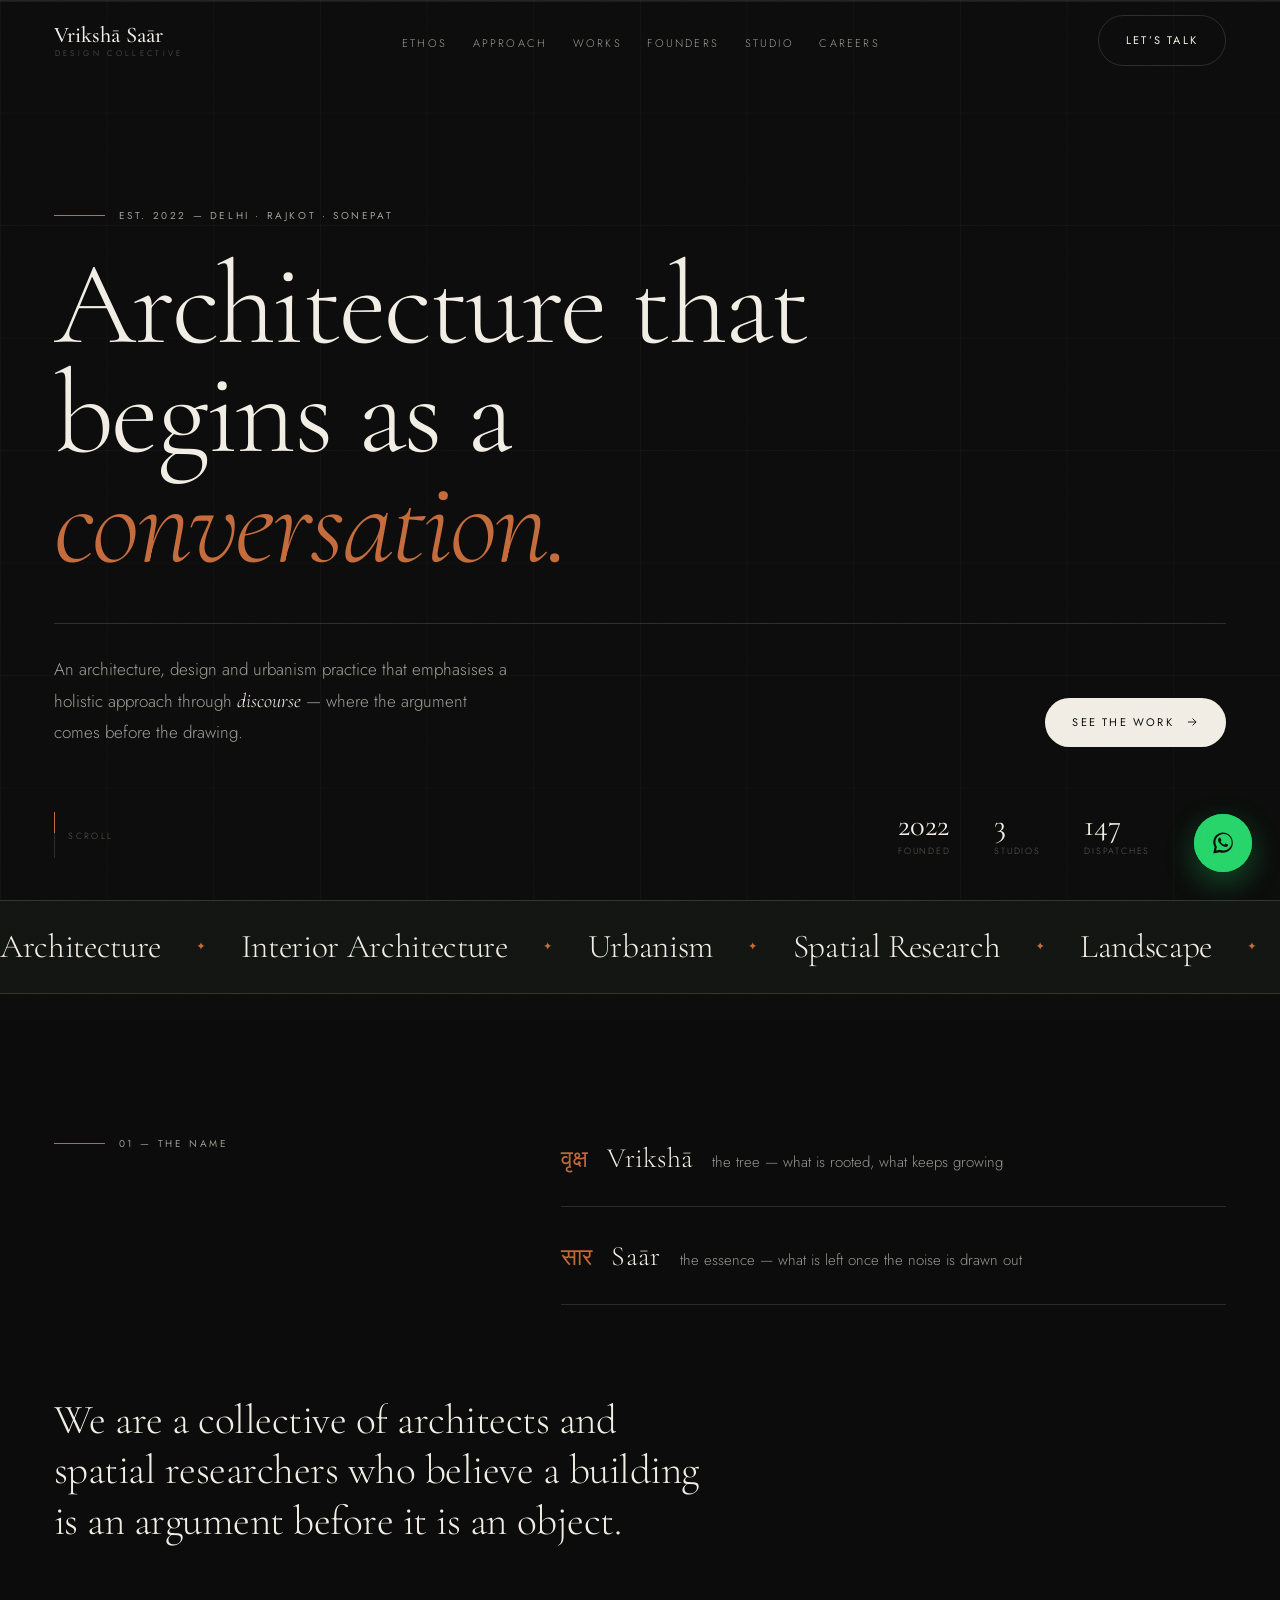
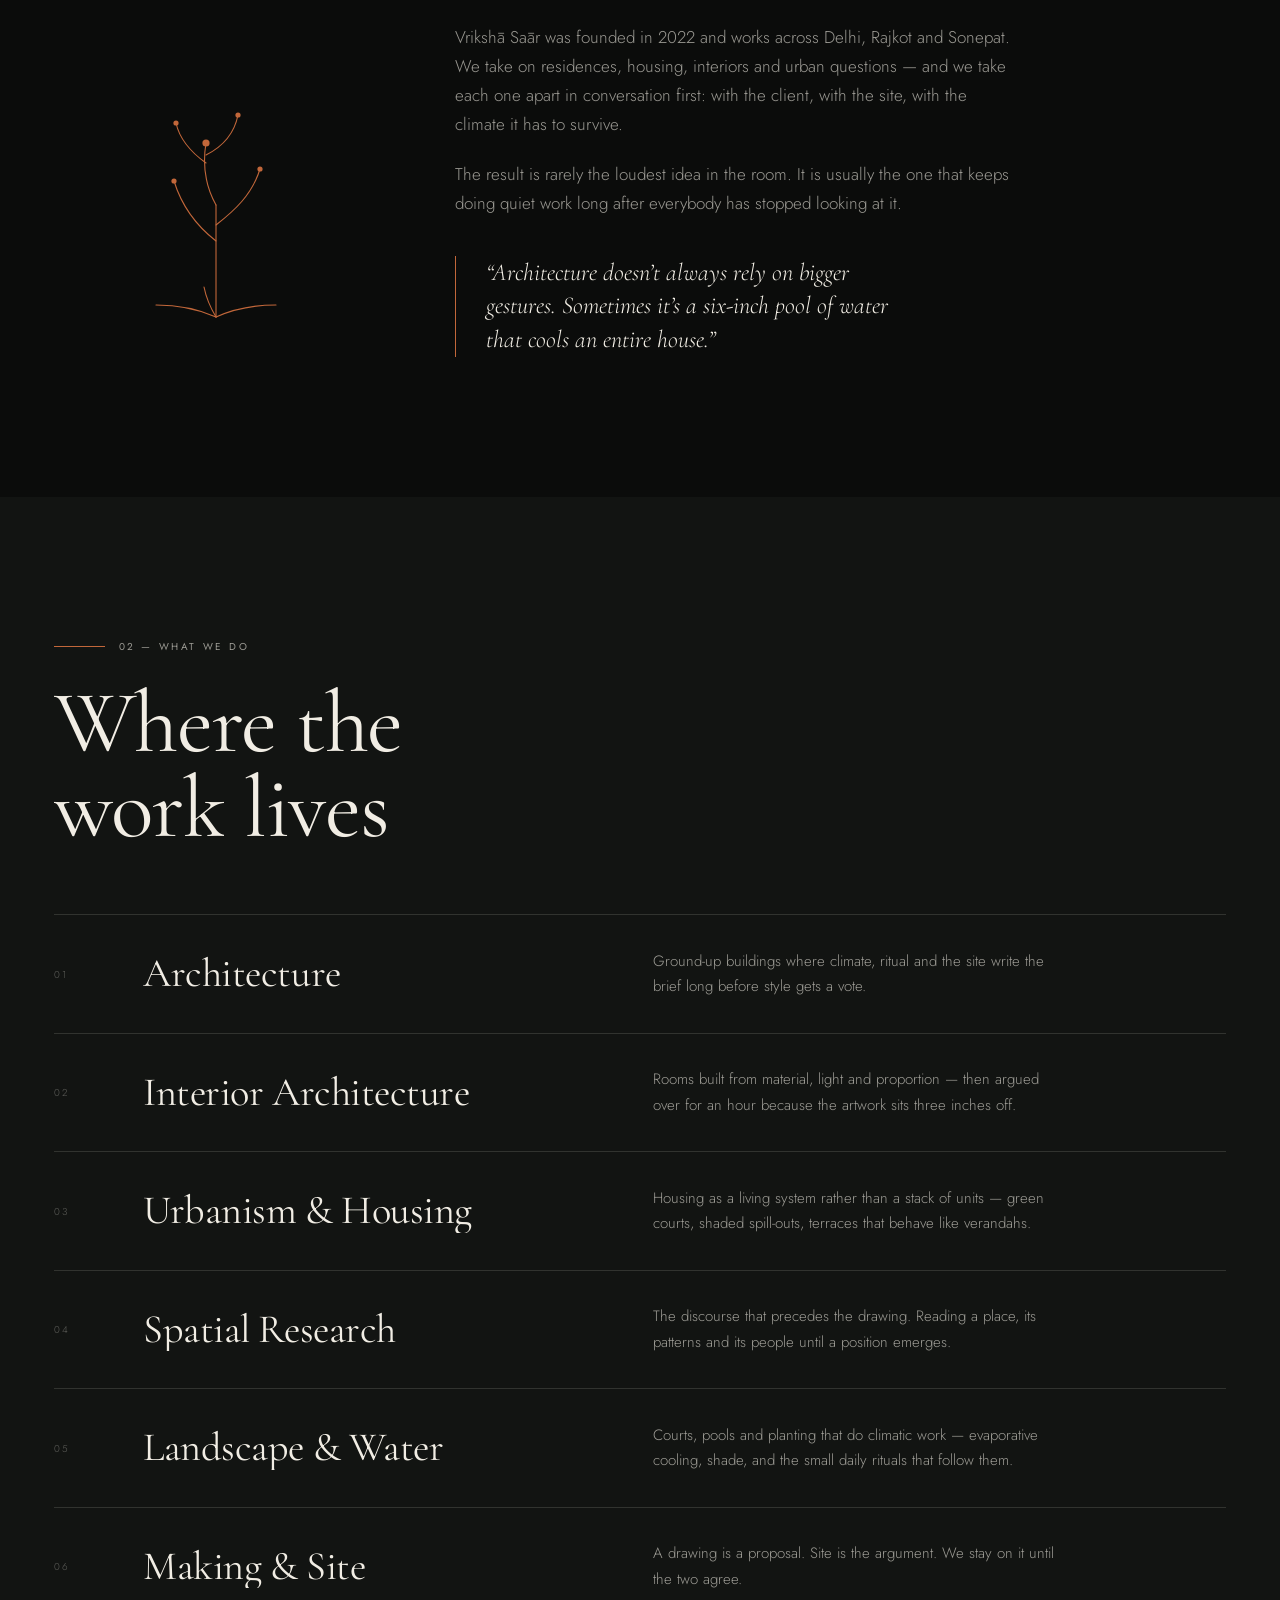
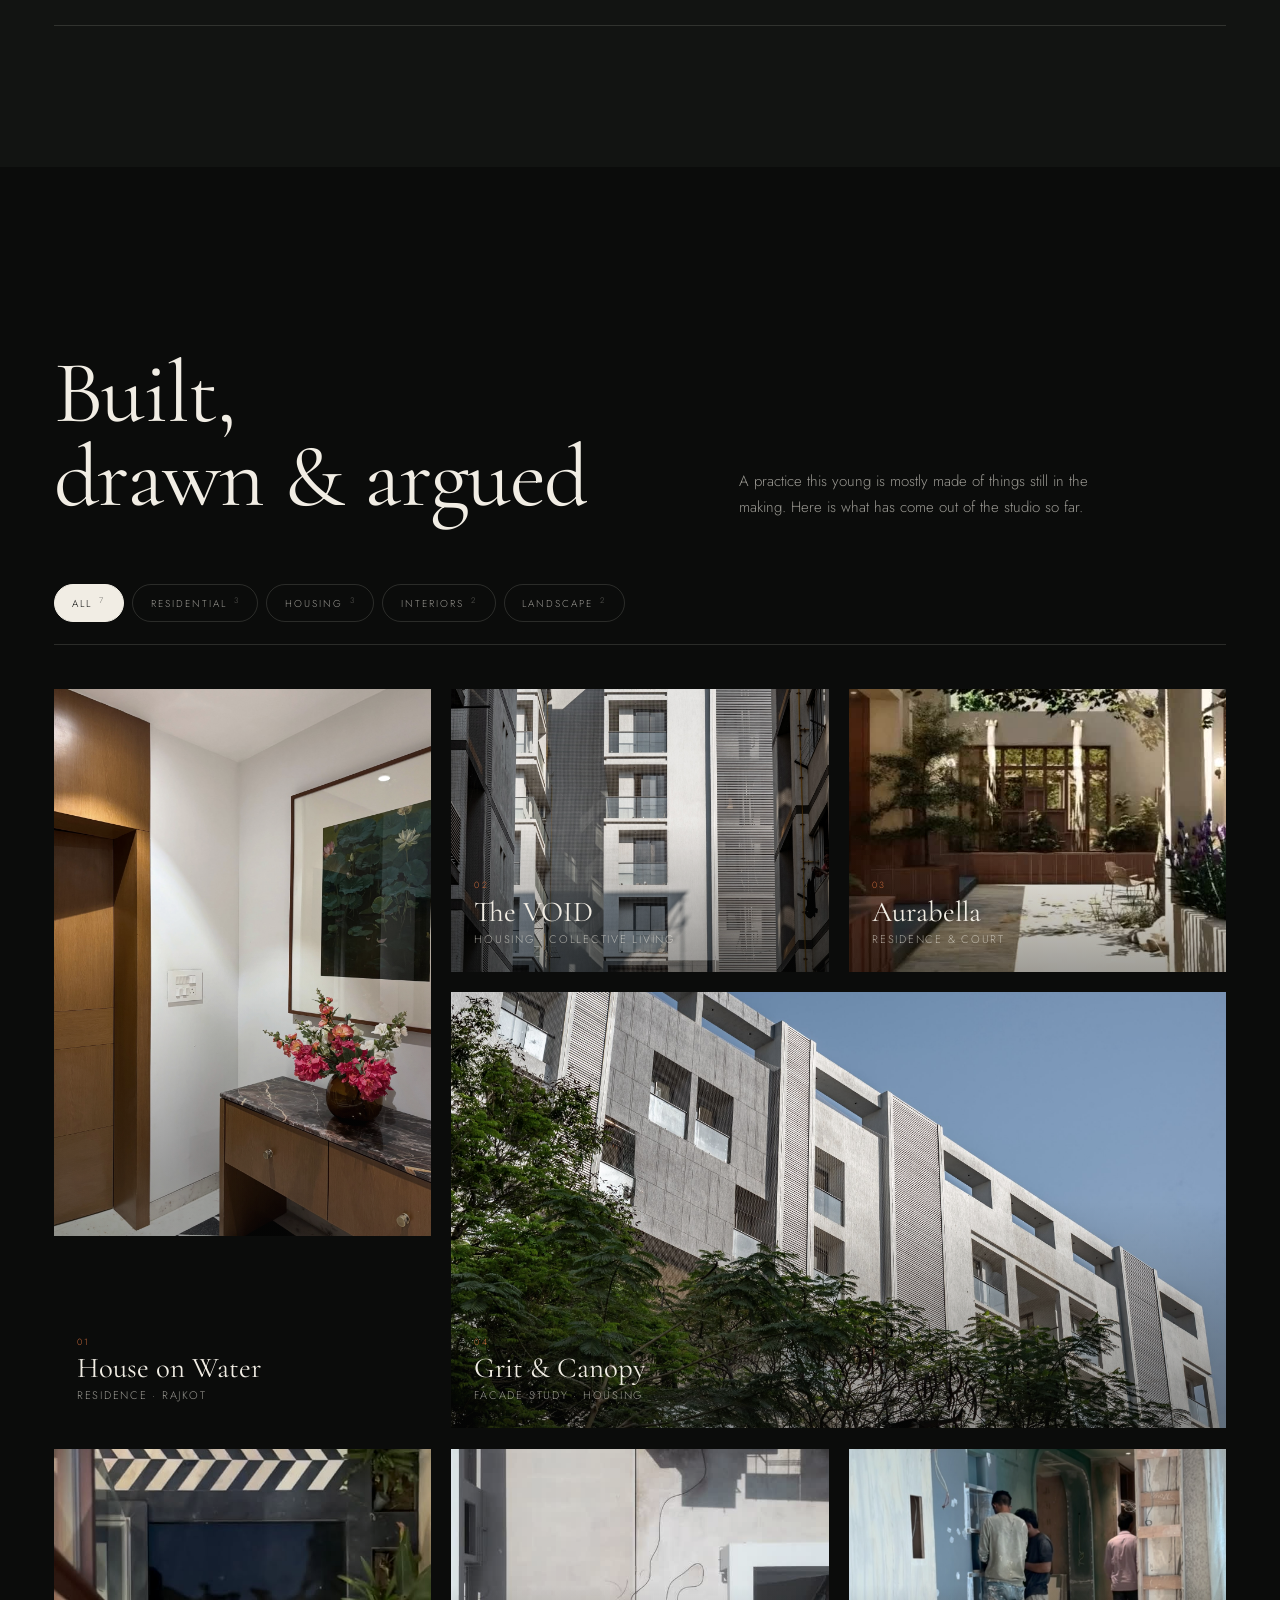
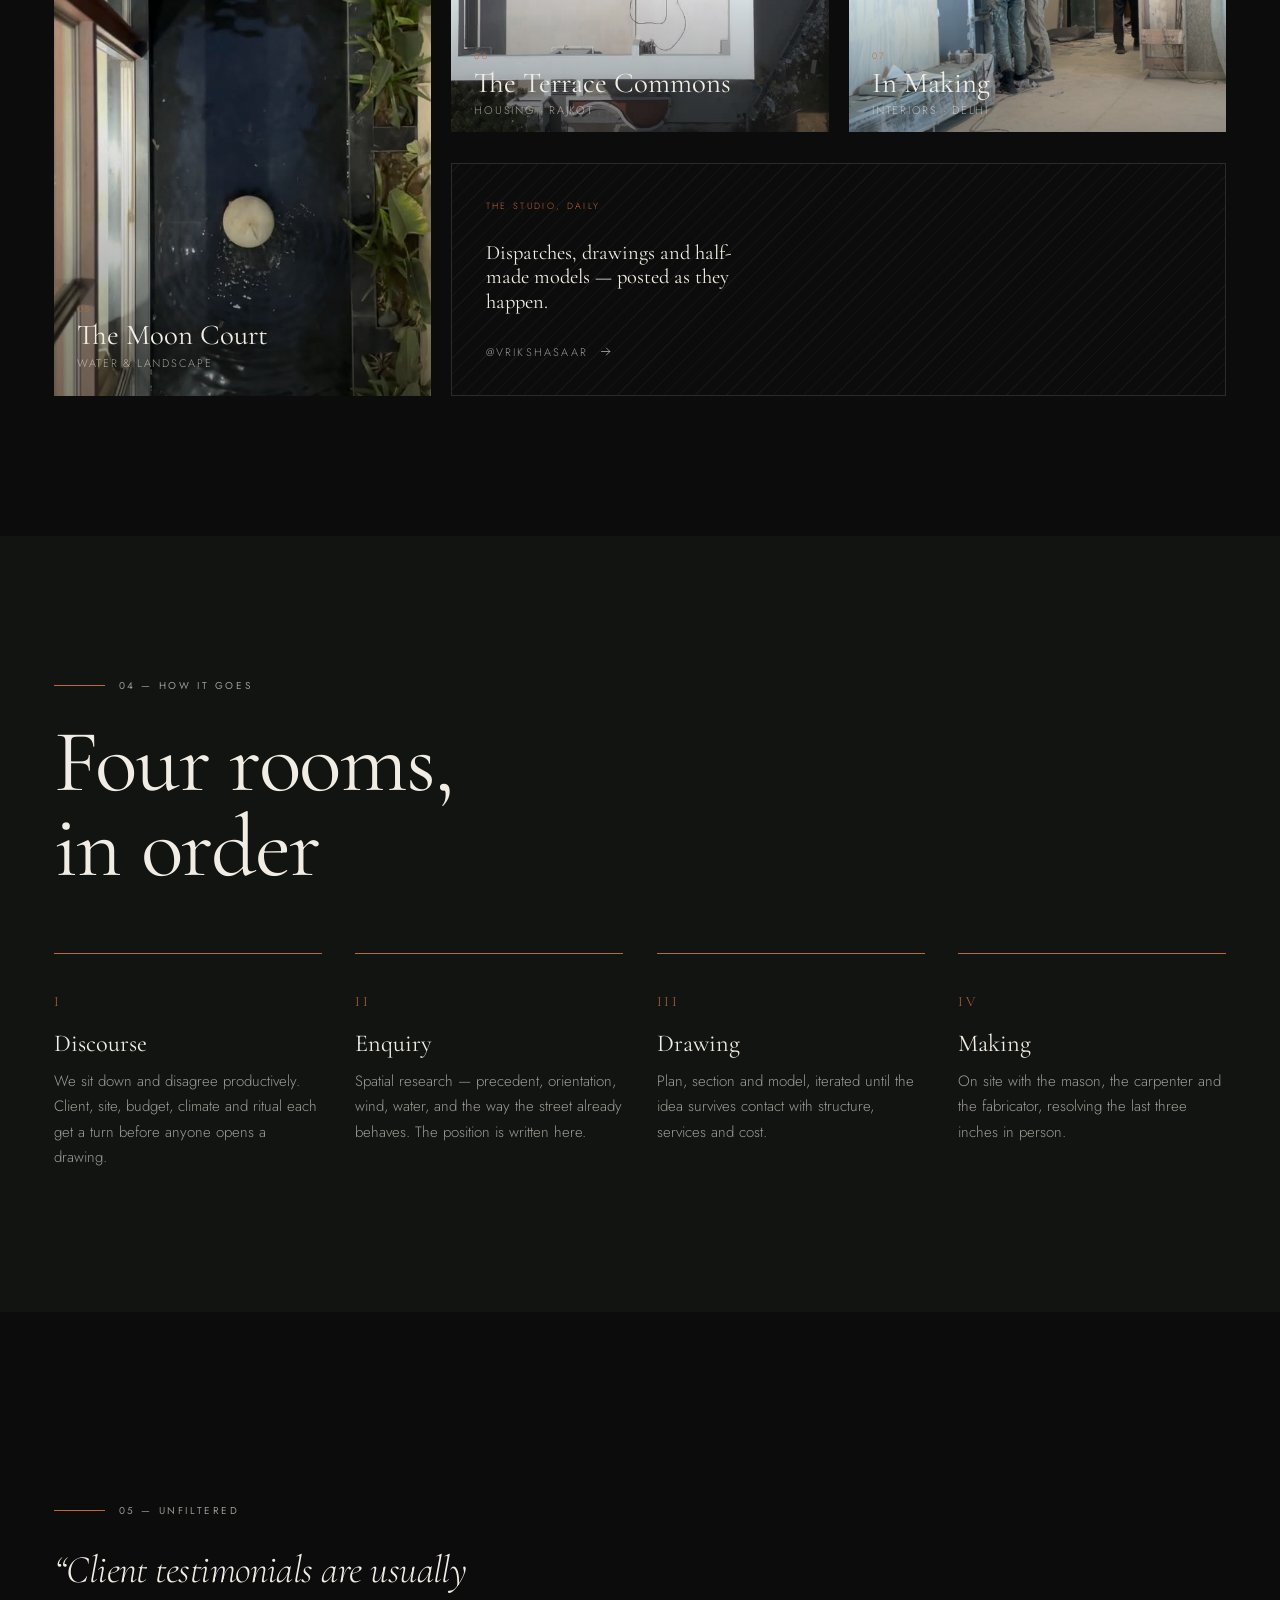
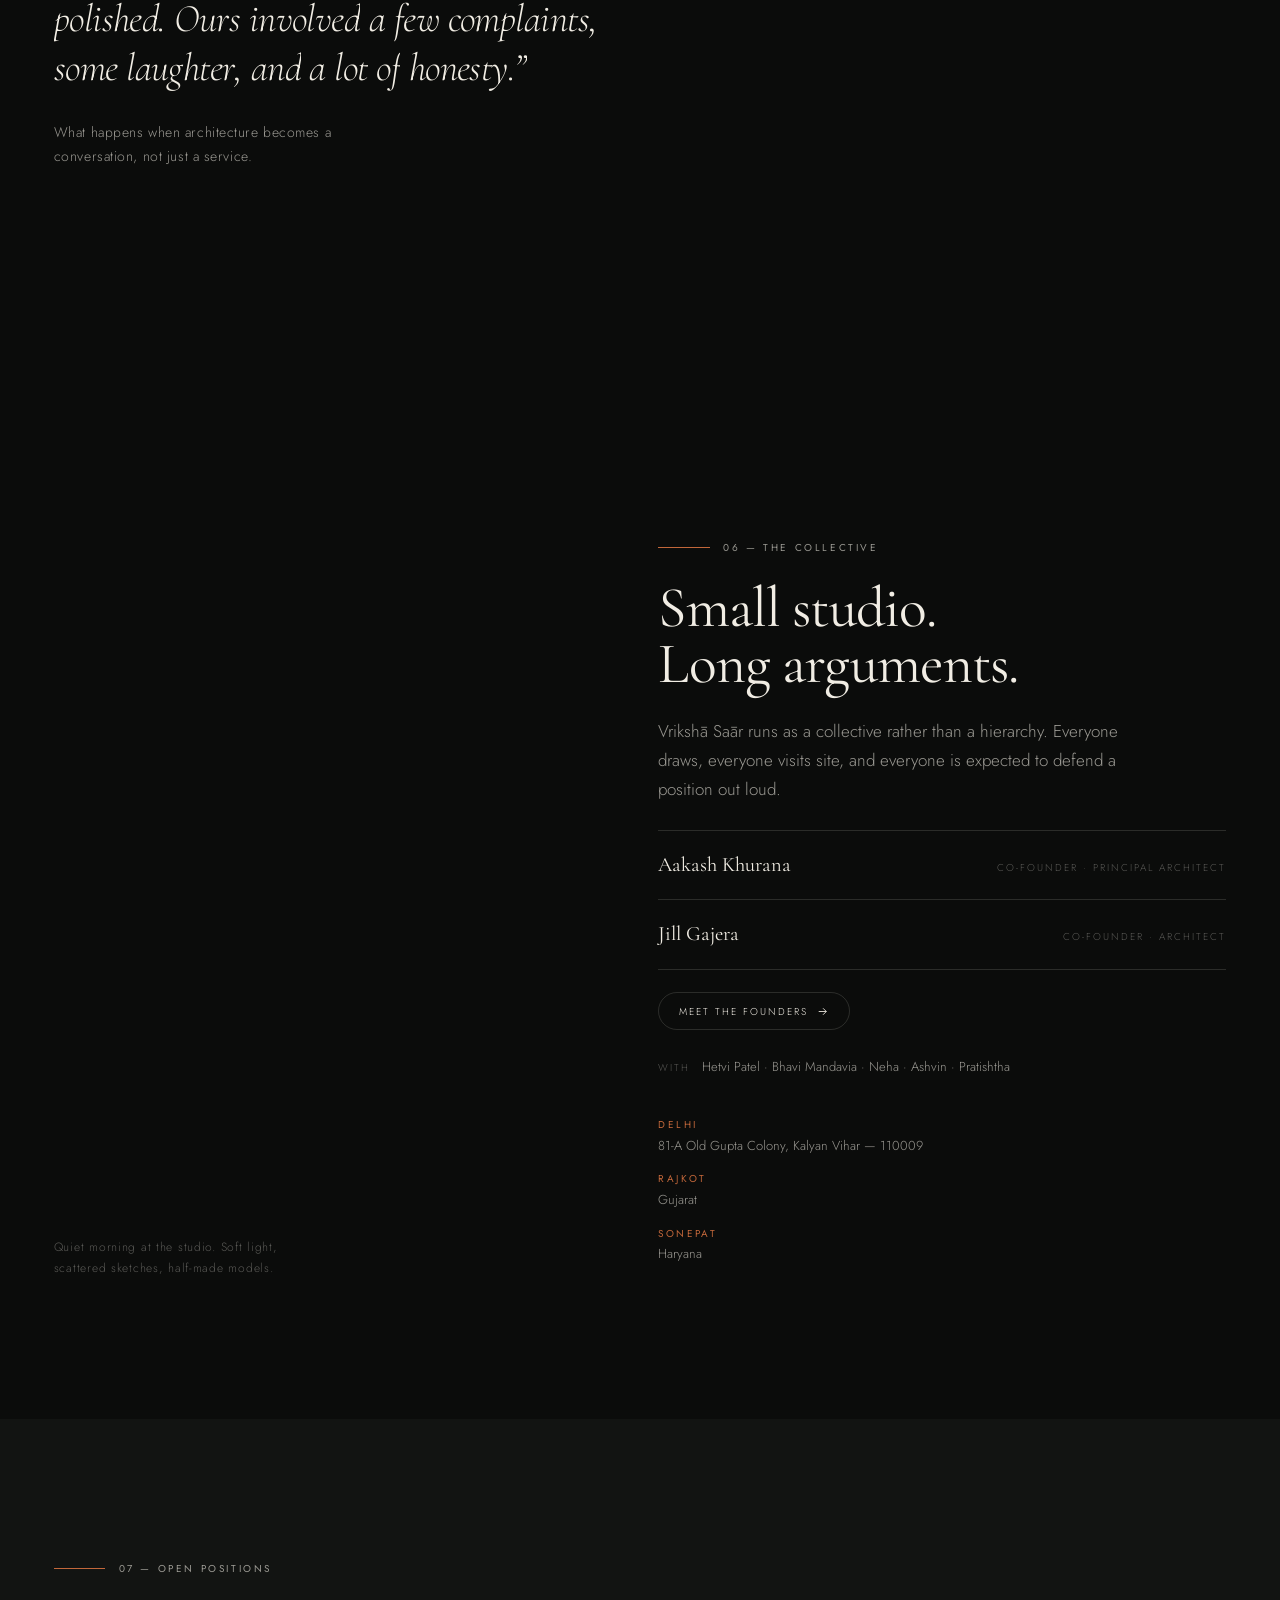
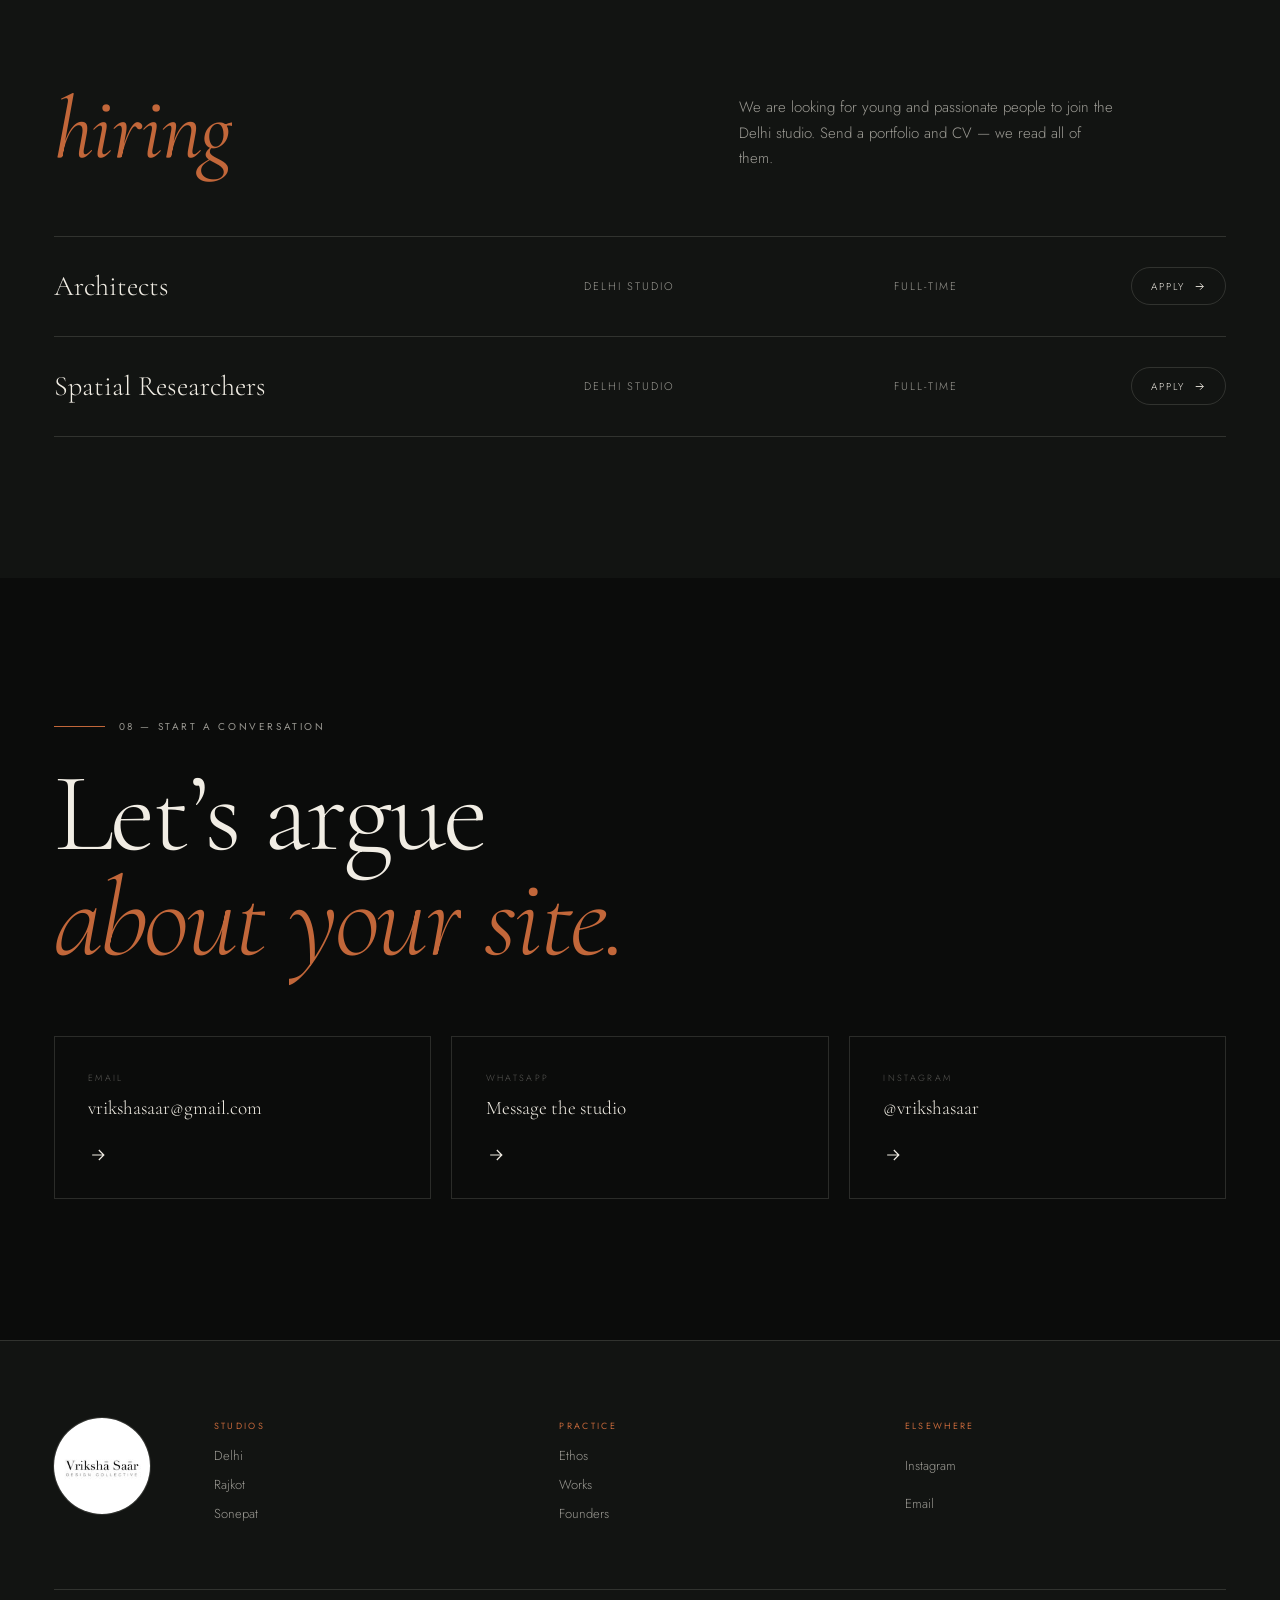
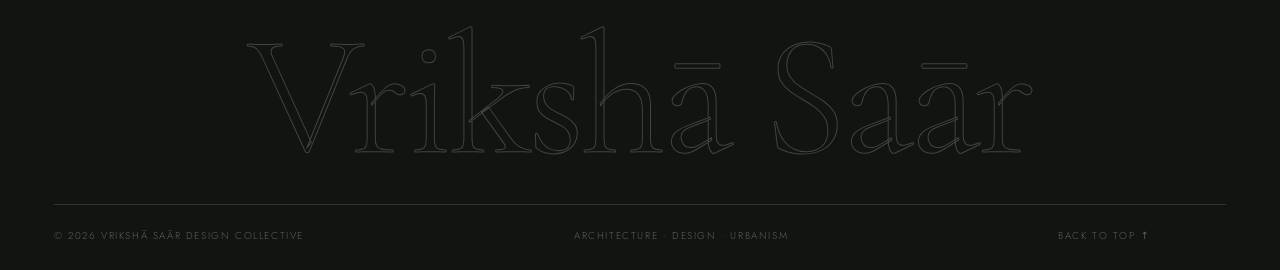
==== index.html @ 527cb24b "Vrikshā Saār studio site Single-page site plus a founders page for Vrikshā Saār Design Collective, b" ====
<!doctype html>
<html lang="en">
<head>
<meta charset="utf-8">
<meta name="viewport" content="width=device-width, initial-scale=1, viewport-fit=cover">
<title>Vrikshā Saār — Architecture, Design &amp; Urbanism</title>
<meta name="description" content="Vrikshā Saār is an architecture, design and urbanism practice that emphasises a holistic approach through discourse. Studios in Delhi, Rajkot and Sonepat.">
<meta name="theme-color" content="#0B0C0B">
<link rel="icon" href="assets/img/logo-profile.jpg">
<link rel="apple-touch-icon" href="assets/img/logo-profile.jpg">

<meta property="og:type" content="website">
<meta property="og:title" content="Vrikshā Saār — Architecture, Design &amp; Urbanism">
<meta property="og:description" content="An architecture, design and urbanism practice that emphasises a holistic approach through discourse. Delhi · Rajkot · Sonepat.">
<meta property="og:image" content="assets/img/feature-work.jpg">

<link rel="preconnect" href="https://fonts.googleapis.com">
<link rel="preconnect" href="https://fonts.gstatic.com" crossorigin>
<link href="https://fonts.googleapis.com/css2?family=Cormorant+Garamond:ital,wght@0,300;0,400;0,500;0,600;1,300;1,400&family=Jost:wght@200;300;400;500&display=swap" rel="stylesheet">
<link rel="stylesheet" href="assets/css/style.css">
</head>
<body>

<!-- ============ GRAIN OVERLAY ============ -->
<div class="grain" aria-hidden="true"></div>

<!-- ============ CUSTOM CURSOR ============ -->
<div class="cursor" aria-hidden="true">
  <div class="cursor__dot"></div>
  <div class="cursor__ring"><span class="cursor__label"></span></div>
</div>

<!-- ============ SCROLL PROGRESS ============ -->
<div class="progress" aria-hidden="true"><span class="progress__bar"></span></div>

<!-- ============ PRELOADER ============ -->
<div class="loader" id="loader">
  <div class="loader__inner">
    <img class="loader__stamp" src="assets/img/logo-profile.jpg" alt="" width="150" height="150">
    <div class="loader__meta">
      <span class="loader__tag">Architecture · Design · Urbanism</span>
      <span class="loader__count" id="loaderCount">00</span>
    </div>
    <div class="loader__track"><span class="loader__fill" id="loaderFill"></span></div>
  </div>
  <div class="loader__curtain"></div>
</div>

<!-- ============ NAV ============ -->
<header class="nav" id="nav">
  <a class="logo" href="#top" data-cursor="Home">
    <span class="logo__word">Vrikshā Saār</span>
    <span class="logo__sub">Design Collective</span>
  </a>

  <nav class="nav__links" aria-label="Primary">
    <a href="#ethos" data-label="Ethos"><span>Ethos</span></a>
    <a href="#approach" data-label="Approach"><span>Approach</span></a>
    <a href="#works" data-label="Works"><span>Works</span></a>
    <a href="founders.html" data-label="Founders"><span>Founders</span></a>
    <a href="#studio" data-label="Studio"><span>Studio</span></a>
    <a href="#careers" data-label="Careers"><span>Careers</span></a>
  </nav>

  <div class="nav__end">
    <a class="btn btn--ghost magnetic" href="#contact" data-cursor="Say hi"><span>Let&rsquo;s Talk</span></a>
    <button class="burger" id="burger" aria-label="Open menu" aria-expanded="false" aria-controls="menu">
      <span></span><span></span>
    </button>
  </div>
</header>

<!-- ============ FULLSCREEN MENU ============ -->
<div class="menu" id="menu" aria-hidden="true">
  <div class="menu__bg"></div>
  <div class="menu__inner">
    <ul class="menu__list">
      <li><a href="#ethos"><em>01</em><span>Ethos</span></a></li>
      <li><a href="#approach"><em>02</em><span>Approach</span></a></li>
      <li><a href="#works"><em>03</em><span>Works</span></a></li>
      <li><a href="#process"><em>04</em><span>Process</span></a></li>
      <li><a href="founders.html"><em>05</em><span>Founders</span></a></li>
      <li><a href="#studio"><em>06</em><span>Studio</span></a></li>
      <li><a href="#careers"><em>07</em><span>Careers</span></a></li>
      <li><a href="#contact"><em>08</em><span>Contact</span></a></li>
    </ul>
    <div class="menu__foot">
      <a href="mailto:vrikshasaar@gmail.com">vrikshasaar@gmail.com</a>
      <a href="https://www.instagram.com/vrikshasaar" target="_blank" rel="noopener">@vrikshasaar</a>
      <span>Delhi · Rajkot · Sonepat</span>
    </div>
  </div>
</div>

<main id="top">

<!-- ============ HERO ============ -->
<section class="hero" id="hero">
  <div class="hero__media" data-parallax="0.18">
    <img src="assets/img/feature-work.jpg" alt="Grit-finished concrete housing facade with deep balcony reveals, seen from below through a jacaranda canopy" fetchpriority="high">
    <div class="hero__scrim"></div>
  </div>

  <svg class="hero__grid" viewBox="0 0 1200 800" preserveAspectRatio="none" aria-hidden="true">
    <defs>
      <pattern id="pg" width="100" height="100" patternUnits="userSpaceOnUse">
        <path d="M100 0H0V100" fill="none" stroke="currentColor" stroke-width="0.5"/>
      </pattern>
    </defs>
    <rect width="1200" height="800" fill="url(#pg)"/>
  </svg>

  <div class="hero__content">
    <p class="eyebrow reveal"><span class="eyebrow__rule"></span>Est. 2022 — Delhi · Rajkot · Sonepat</p>

    <h1 class="hero__title">
      <span class="line" data-split>Architecture that</span>
      <span class="line" data-split>begins as a</span>
      <span class="line line--accent" data-split>conversation.</span>
    </h1>

    <div class="hero__row">
      <p class="hero__lede reveal" data-delay="200">
        An architecture, design and urbanism practice that emphasises a
        holistic approach through <em>discourse</em> &mdash; where the argument
        comes before the drawing.
      </p>
      <a class="btn btn--solid magnetic reveal" data-delay="320" href="#works" data-cursor="Explore">
        <span>See the work</span>
        <svg viewBox="0 0 24 24" width="14" height="14" aria-hidden="true"><path d="M5 12h14M13 6l6 6-6 6" fill="none" stroke="currentColor" stroke-width="1.6"/></svg>
      </a>
    </div>
  </div>

  <div class="hero__base">
    <a class="scrollcue" href="#ethos" aria-label="Scroll to content">
      <span class="scrollcue__line"></span>
      <span class="scrollcue__txt">Scroll</span>
    </a>
    <div class="hero__stats">
      <span><b data-count="2022" data-plain="1">2022</b><i>Founded</i></span>
      <span><b data-count="3">0</b><i>Studios</i></span>
      <span><b data-count="147">0</b><i>Dispatches</i></span>
    </div>
  </div>
</section>

<!-- ============ TICKER ============ -->
<div class="ticker" aria-hidden="true">
  <div class="ticker__row" id="tickerRow">
    <span>Architecture</span><b>&#10022;</b><span>Interior Architecture</span><b>&#10022;</b><span>Urbanism</span><b>&#10022;</b><span>Spatial Research</span><b>&#10022;</b><span>Landscape</span><b>&#10022;</b>
  </div>
</div>

<!-- ============ ETHOS ============ -->
<section class="ethos section" id="ethos">
  <div class="wrap">
    <div class="ethos__head">
      <p class="eyebrow reveal"><span class="eyebrow__rule"></span>01 &mdash; The Name</p>
      <div class="ethos__gloss">
        <div class="gloss reveal">
          <span class="gloss__dev">वृक्ष</span>
          <span class="gloss__rom">Vrikshā</span>
          <span class="gloss__def">the tree &mdash; what is rooted, what keeps growing</span>
        </div>
        <div class="gloss reveal" data-delay="140">
          <span class="gloss__dev">सार</span>
          <span class="gloss__rom">Saār</span>
          <span class="gloss__def">the essence &mdash; what is left once the noise is drawn out</span>
        </div>
      </div>
    </div>

    <h2 class="statement">
      <span class="line" data-split>We are a collective of architects and</span>
      <span class="line" data-split>spatial researchers who believe a building</span>
      <span class="line" data-split>is an argument before it is an object.</span>
    </h2>

    <div class="ethos__body">
      <svg class="tree" viewBox="0 0 220 270" aria-hidden="true">
        <g fill="none" stroke="currentColor" stroke-width="1.1" stroke-linecap="round">
          <path class="dash" d="M110 262 V150"/>
          <path class="dash" d="M110 186 C 92 172, 76 152, 68 126"/>
          <path class="dash" d="M110 170 C 128 156, 146 140, 154 114"/>
          <path class="dash" d="M110 150 C 100 132, 96 112, 100 88"/>
          <path class="dash" d="M100 108 C 86 98, 74 86, 70 68"/>
          <path class="dash" d="M100 100 C 116 92, 128 80, 132 60"/>
          <path class="dash" d="M110 262 C 128 254, 148 250, 170 250"/>
          <path class="dash" d="M110 262 C 92 254, 72 250, 50 250"/>
          <path class="dash" d="M110 262 C 104 252, 100 242, 98 232"/>
        </g>
        <g class="leaves" fill="currentColor">
          <circle cx="68" cy="126" r="2.6"/><circle cx="154" cy="114" r="2.6"/>
          <circle cx="70" cy="68" r="2.6"/><circle cx="132" cy="60" r="2.6"/>
          <circle cx="100" cy="88" r="3.6"/>
        </g>
      </svg>

      <div class="ethos__text">
        <p class="reveal">Vrikshā Saār was founded in 2022 and works across Delhi, Rajkot and Sonepat. We take on residences, housing, interiors and urban questions &mdash; and we take each one apart in conversation first: with the client, with the site, with the climate it has to survive.</p>
        <p class="reveal" data-delay="120">The result is rarely the loudest idea in the room. It is usually the one that keeps doing quiet work long after everybody has stopped looking at it.</p>
        <blockquote class="pull reveal" data-delay="220">
          <span>&ldquo;Architecture doesn&rsquo;t always rely on bigger gestures. Sometimes it&rsquo;s a six-inch pool of water that cools an entire house.&rdquo;</span>
        </blockquote>
      </div>
    </div>
  </div>
</section>

<!-- ============ APPROACH ============ -->
<section class="approach section" id="approach">
  <div class="wrap">
    <div class="sec-head">
      <p class="eyebrow reveal"><span class="eyebrow__rule"></span>02 &mdash; What We Do</p>
      <h2 class="h-display"><span class="line" data-split>Where the</span><span class="line" data-split>work lives</span></h2>
    </div>

    <ul class="alist" id="alist">
      <li class="alist__item" data-img="assets/img/the-void.jpg">
        <span class="alist__no">01</span>
        <h3 class="alist__title"><span>Architecture</span></h3>
        <p class="alist__desc">Ground-up buildings where climate, ritual and the site write the brief long before style gets a vote.</p>
        <svg class="alist__arrow" viewBox="0 0 24 24" aria-hidden="true"><path d="M5 12h14M13 6l6 6-6 6" fill="none" stroke="currentColor" stroke-width="1.4"/></svg>
      </li>
      <li class="alist__item" data-img="assets/img/house-on-water-01.jpg">
        <span class="alist__no">02</span>
        <h3 class="alist__title"><span>Interior Architecture</span></h3>
        <p class="alist__desc">Rooms built from material, light and proportion &mdash; then argued over for an hour because the artwork sits three inches off.</p>
        <svg class="alist__arrow" viewBox="0 0 24 24" aria-hidden="true"><path d="M5 12h14M13 6l6 6-6 6" fill="none" stroke="currentColor" stroke-width="1.4"/></svg>
      </li>
      <li class="alist__item" data-img="assets/img/terrace-commons.jpg">
        <span class="alist__no">03</span>
        <h3 class="alist__title"><span>Urbanism &amp; Housing</span></h3>
        <p class="alist__desc">Housing as a living system rather than a stack of units &mdash; green courts, shaded spill-outs, terraces that behave like verandahs.</p>
        <svg class="alist__arrow" viewBox="0 0 24 24" aria-hidden="true"><path d="M5 12h14M13 6l6 6-6 6" fill="none" stroke="currentColor" stroke-width="1.4"/></svg>
      </li>
      <li class="alist__item" data-img="assets/img/studio-morning.jpg">
        <span class="alist__no">04</span>
        <h3 class="alist__title"><span>Spatial Research</span></h3>
        <p class="alist__desc">The discourse that precedes the drawing. Reading a place, its patterns and its people until a position emerges.</p>
        <svg class="alist__arrow" viewBox="0 0 24 24" aria-hidden="true"><path d="M5 12h14M13 6l6 6-6 6" fill="none" stroke="currentColor" stroke-width="1.4"/></svg>
      </li>
      <li class="alist__item" data-img="assets/img/aurabella.jpg">
        <span class="alist__no">05</span>
        <h3 class="alist__title"><span>Landscape &amp; Water</span></h3>
        <p class="alist__desc">Courts, pools and planting that do climatic work &mdash; evaporative cooling, shade, and the small daily rituals that follow them.</p>
        <svg class="alist__arrow" viewBox="0 0 24 24" aria-hidden="true"><path d="M5 12h14M13 6l6 6-6 6" fill="none" stroke="currentColor" stroke-width="1.4"/></svg>
      </li>
      <li class="alist__item" data-img="assets/img/interior-light.jpg">
        <span class="alist__no">06</span>
        <h3 class="alist__title"><span>Making &amp; Site</span></h3>
        <p class="alist__desc">A drawing is a proposal. Site is the argument. We stay on it until the two agree.</p>
        <svg class="alist__arrow" viewBox="0 0 24 24" aria-hidden="true"><path d="M5 12h14M13 6l6 6-6 6" fill="none" stroke="currentColor" stroke-width="1.4"/></svg>
      </li>
    </ul>
    <div class="alist__preview" id="alistPreview" aria-hidden="true"><img alt=""></div>
  </div>
</section>

<!-- ============ WORKS ============ -->
<section class="works section" id="works">
  <div class="wrap">
    <div class="sec-head sec-head--split">
      <div>
        <p class="eyebrow reveal"><span class="eyebrow__rule"></span>03 &mdash; Selected Works</p>
        <h2 class="h-display"><span class="line" data-split>Built,</span><span class="line" data-split>drawn &amp; argued</span></h2>
      </div>
      <p class="sec-head__note reveal">A practice this young is mostly made of things still in the making. Here is what has come out of the studio so far.</p>
    </div>

    <div class="filters" role="tablist" aria-label="Filter works">
      <button class="filters__btn is-on" data-filter="all" role="tab" aria-selected="true">All <sup>7</sup></button>
      <button class="filters__btn" data-filter="residential" role="tab" aria-selected="false">Residential <sup>3</sup></button>
      <button class="filters__btn" data-filter="housing" role="tab" aria-selected="false">Housing <sup>3</sup></button>
      <button class="filters__btn" data-filter="interiors" role="tab" aria-selected="false">Interiors <sup>2</sup></button>
      <button class="filters__btn" data-filter="landscape" role="tab" aria-selected="false">Landscape <sup>2</sup></button>
    </div>

    <div class="grid" id="grid">

      <article class="card card--tall" data-cat="residential interiors" style="--i:0">
        <div class="card__media">
          <img src="assets/img/house-on-water-01.jpg" alt="Teak-veneer entrance vestibule with a marble-topped console, a framed lotus painting and chequered marble flooring" loading="lazy">
        </div>
        <div class="card__meta">
          <span class="card__no">01</span>
          <h3 class="card__title">House on Water</h3>
          <p class="card__sub">Residence · Rajkot</p>
        </div>
        <button class="card__hit" data-project="p1" data-cursor="View" aria-label="Open House on Water"></button>
      </article>

      <article class="card" data-cat="housing" style="--i:1">
        <div class="card__media">
          <img src="assets/img/the-void.jpg" alt="Deep shaded court between two housing blocks with layered balconies" loading="lazy">
        </div>
        <div class="card__meta">
          <span class="card__no">02</span>
          <h3 class="card__title">The VOID</h3>
          <p class="card__sub">Housing · Collective Living</p>
        </div>
        <button class="card__hit" data-project="p2" data-cursor="View" aria-label="Open The VOID"></button>
      </article>

      <article class="card" data-cat="residential landscape" style="--i:2">
        <div class="card__media">
          <img src="assets/img/aurabella.jpg" alt="Shaded courtyard beneath a planted pergola with stone paving and terracotta planters" loading="lazy">
        </div>
        <div class="card__meta">
          <span class="card__no">03</span>
          <h3 class="card__title">Aurabella</h3>
          <p class="card__sub">Residence &amp; Court</p>
        </div>
        <button class="card__hit" data-project="p3" data-cursor="View" aria-label="Open Aurabella"></button>
      </article>

      <article class="card card--wide" data-cat="housing" style="--i:3">
        <div class="card__media">
          <img src="assets/img/feature-work.jpg" alt="Concrete housing facade with ribbed piers and deep openings against a clear sky" loading="lazy">
        </div>
        <div class="card__meta">
          <span class="card__no">04</span>
          <h3 class="card__title">Grit &amp; Canopy</h3>
          <p class="card__sub">Facade Study · Housing</p>
        </div>
        <button class="card__hit" data-project="p4" data-cursor="View" aria-label="Open Grit and Canopy"></button>
      </article>

      <article class="card card--tall" data-cat="landscape residential" style="--i:4">
        <div class="card__media">
          <img src="assets/img/house-on-water-moon.jpg" alt="Spherical stone fountain rising from a shallow dark reflecting pool edged in chevron marble" loading="lazy">
        </div>
        <div class="card__meta">
          <span class="card__no">05</span>
          <h3 class="card__title">The Moon Court</h3>
          <p class="card__sub">Water &amp; Landscape</p>
        </div>
        <button class="card__hit" data-project="p6" data-cursor="View" aria-label="Open The Moon Court"></button>
      </article>

      <article class="card" data-cat="housing landscape" style="--i:5">
        <div class="card__media">
          <img src="assets/img/terrace-commons.jpg" alt="Aerial view of a housing terrace with solar panels above a landscaped court" loading="lazy">
        </div>
        <div class="card__meta">
          <span class="card__no">06</span>
          <h3 class="card__title">The Terrace Commons</h3>
          <p class="card__sub">Housing · Rajkot</p>
        </div>
        <button class="card__hit" data-project="p5" data-cursor="View" aria-label="Open The Terrace Commons"></button>
      </article>

      <article class="card" data-cat="interiors" style="--i:6">
        <div class="card__media">
          <img src="assets/img/interior-light.jpg" alt="Interior under construction with cove lighting, stone cladding and the site crew at work" loading="lazy">
        </div>
        <div class="card__meta">
          <span class="card__no">07</span>
          <h3 class="card__title">In Making</h3>
          <p class="card__sub">Interiors · Delhi</p>
        </div>
        <button class="card__hit" data-project="p7" data-cursor="View" aria-label="Open In Making"></button>
      </article>

      <a class="tile reveal" id="gridCta" href="https://www.instagram.com/vrikshasaar" target="_blank" rel="noopener" data-cursor="Follow">
        <span class="tile__k">The studio, daily</span>
        <strong class="tile__v">Dispatches, drawings and half-made models &mdash; posted as they happen.</strong>
        <span class="tile__go">
          @vrikshasaar
          <svg viewBox="0 0 24 24" width="15" height="15" aria-hidden="true"><path d="M5 12h14M13 6l6 6-6 6" fill="none" stroke="currentColor" stroke-width="1.5"/></svg>
        </span>
      </a>

    </div>
  </div>
</section>

<!-- ============ PROCESS ============ -->
<section class="process section" id="process">
  <div class="wrap">
    <div class="sec-head">
      <p class="eyebrow reveal"><span class="eyebrow__rule"></span>04 &mdash; How It Goes</p>
      <h2 class="h-display"><span class="line" data-split>Four rooms,</span><span class="line" data-split>in order</span></h2>
    </div>

    <ol class="steps">
      <li class="step reveal">
        <span class="step__no">I</span>
        <h3>Discourse</h3>
        <p>We sit down and disagree productively. Client, site, budget, climate and ritual each get a turn before anyone opens a drawing.</p>
      </li>
      <li class="step reveal" data-delay="120">
        <span class="step__no">II</span>
        <h3>Enquiry</h3>
        <p>Spatial research &mdash; precedent, orientation, wind, water, and the way the street already behaves. The position is written here.</p>
      </li>
      <li class="step reveal" data-delay="240">
        <span class="step__no">III</span>
        <h3>Drawing</h3>
        <p>Plan, section and model, iterated until the idea survives contact with structure, services and cost.</p>
      </li>
      <li class="step reveal" data-delay="360">
        <span class="step__no">IV</span>
        <h3>Making</h3>
        <p>On site with the mason, the carpenter and the fabricator, resolving the last three inches in person.</p>
      </li>
    </ol>
  </div>
</section>

<!-- ============ VOICES ============ -->
<section class="voices section">
  <div class="voices__media" data-parallax="0.12">
    <img src="assets/img/conversation.jpg" alt="Two clients seated in a double-height living room with a textured stone wall behind them" loading="lazy">
  </div>
  <div class="wrap voices__wrap">
    <p class="eyebrow eyebrow--light reveal"><span class="eyebrow__rule"></span>05 &mdash; Unfiltered</p>
    <blockquote class="voices__quote">
      <span class="line" data-split>&ldquo;Client testimonials are usually</span>
      <span class="line" data-split>polished. Ours involved a few complaints,</span>
      <span class="line" data-split>some laughter, and a lot of honesty.&rdquo;</span>
    </blockquote>
    <p class="voices__attr reveal" data-delay="240">What happens when architecture becomes a conversation, not just a service.</p>
  </div>
</section>

<!-- ============ STUDIO ============ -->
<section class="studio section" id="studio">
  <div class="wrap studio__wrap">
    <figure class="studio__media">
      <div class="media-mask" data-parallax="0.09">
        <img src="assets/img/studio-morning.jpg" alt="A quiet studio morning — drawings pinned to the wall, a timber model on the table, an architect moving through the frame" loading="lazy">
      </div>
      <figcaption class="studio__cap reveal">Quiet morning at the studio. Soft light, scattered sketches, half-made models.</figcaption>
    </figure>

    <div class="studio__text">
      <p class="eyebrow reveal"><span class="eyebrow__rule"></span>06 &mdash; The Collective</p>
      <h2 class="h-display h-display--sm"><span class="line" data-split>Small studio.</span><span class="line" data-split>Long arguments.</span></h2>
      <p class="reveal" data-delay="160">Vrikshā Saār runs as a collective rather than a hierarchy. Everyone draws, everyone visits site, and everyone is expected to defend a position out loud.</p>

      <ul class="people">
        <li class="reveal" data-delay="200"><b>Aakash Khurana</b><i>Co-Founder · Principal Architect</i></li>
        <li class="reveal" data-delay="260"><b>Jill Gajera</b><i>Co-Founder · Architect</i></li>
      </ul>

      <a class="people__link magnetic reveal" data-delay="290" href="founders.html" data-cursor="Read">
        Meet the founders
        <svg viewBox="0 0 24 24" width="13" height="13" aria-hidden="true"><path d="M5 12h14M13 6l6 6-6 6" fill="none" stroke="currentColor" stroke-width="1.6"/></svg>
      </a>

      <p class="people__rest reveal" data-delay="320">
        <span>With</span> Hetvi Patel · Bhavi Mandavia · Neha · Ashvin · Pratishtha
      </p>

      <div class="studio__locs reveal" data-delay="380">
        <span><b>Delhi</b>81-A Old Gupta Colony, Kalyan Vihar &mdash; 110009</span>
        <span><b>Rajkot</b>Gujarat</span>
        <span><b>Sonepat</b>Haryana</span>
      </div>
    </div>
  </div>
</section>

<!-- ============ CAREERS ============ -->
<section class="careers section" id="careers">
  <div class="wrap">
    <div class="sec-head sec-head--split">
      <div>
        <p class="eyebrow eyebrow--light reveal"><span class="eyebrow__rule"></span>07 &mdash; Open Positions</p>
        <h2 class="h-display"><span class="line" data-split>We&rsquo;re</span><span class="line line--accent" data-split>hiring</span></h2>
      </div>
      <p class="sec-head__note reveal">We are looking for young and passionate people to join the Delhi studio. Send a portfolio and CV &mdash; we read all of them.</p>
    </div>

    <ul class="jobs">
      <li class="job reveal">
        <span class="job__role">Architects</span>
        <span class="job__loc">Delhi Studio</span>
        <span class="job__type">Full-time</span>
        <a class="job__cta magnetic" href="mailto:vrikshasaar@gmail.com?subject=Application%20%E2%80%94%20Architect" data-cursor="Apply">Apply
          <svg viewBox="0 0 24 24" width="13" height="13" aria-hidden="true"><path d="M5 12h14M13 6l6 6-6 6" fill="none" stroke="currentColor" stroke-width="1.6"/></svg>
        </a>
      </li>
      <li class="job reveal" data-delay="120">
        <span class="job__role">Spatial Researchers</span>
        <span class="job__loc">Delhi Studio</span>
        <span class="job__type">Full-time</span>
        <a class="job__cta magnetic" href="mailto:vrikshasaar@gmail.com?subject=Application%20%E2%80%94%20Spatial%20Researcher" data-cursor="Apply">Apply
          <svg viewBox="0 0 24 24" width="13" height="13" aria-hidden="true"><path d="M5 12h14M13 6l6 6-6 6" fill="none" stroke="currentColor" stroke-width="1.6"/></svg>
        </a>
      </li>
    </ul>
  </div>
</section>

<!-- ============ CONTACT ============ -->
<section class="contact section" id="contact">
  <div class="wrap">
    <p class="eyebrow reveal"><span class="eyebrow__rule"></span>08 &mdash; Start a Conversation</p>
    <h2 class="contact__big">
      <span class="line" data-split>Let&rsquo;s argue</span>
      <span class="line line--accent" data-split>about your site.</span>
    </h2>

    <div class="contact__grid">
      <a class="ccard magnetic reveal" href="mailto:vrikshasaar@gmail.com" data-cursor="Mail">
        <span class="ccard__k">Email</span>
        <span class="ccard__v">vrikshasaar@gmail.com</span>
        <svg viewBox="0 0 24 24" aria-hidden="true"><path d="M5 12h14M13 6l6 6-6 6" fill="none" stroke="currentColor" stroke-width="1.4"/></svg>
      </a>
      <a class="ccard magnetic reveal" data-delay="120" data-wa href="#" target="_blank" rel="noopener" data-cursor="Chat">
        <span class="ccard__k">WhatsApp</span>
        <span class="ccard__v">Message the studio</span>
        <svg viewBox="0 0 24 24" aria-hidden="true"><path d="M5 12h14M13 6l6 6-6 6" fill="none" stroke="currentColor" stroke-width="1.4"/></svg>
      </a>
      <a class="ccard magnetic reveal" data-delay="240" href="https://www.instagram.com/vrikshasaar" target="_blank" rel="noopener" data-cursor="Follow">
        <span class="ccard__k">Instagram</span>
        <span class="ccard__v">@vrikshasaar</span>
        <svg viewBox="0 0 24 24" aria-hidden="true"><path d="M5 12h14M13 6l6 6-6 6" fill="none" stroke="currentColor" stroke-width="1.4"/></svg>
      </a>
    </div>
  </div>
</section>

</main>

<!-- ============ FOOTER ============ -->
<footer class="foot">
  <div class="wrap">
    <div class="foot__top">
      <img class="foot__stamp" src="assets/img/logo-profile.jpg" alt="Vrikshā Saār Design Collective" width="150" height="150" loading="lazy">
      <div class="foot__cols">
        <div><b>Studios</b><span>Delhi</span><span>Rajkot</span><span>Sonepat</span></div>
        <div><b>Practice</b><a href="#ethos">Ethos</a><a href="#works">Works</a><a href="founders.html">Founders</a></div>
        <div><b>Elsewhere</b><a href="https://www.instagram.com/vrikshasaar" target="_blank" rel="noopener">Instagram</a><a href="mailto:vrikshasaar@gmail.com">Email</a></div>
      </div>
    </div>

    <div class="foot__mark" aria-hidden="true"><span>Vrikshā Saār</span></div>

    <div class="foot__bar">
      <span>&copy; <span id="yr">2026</span> Vrikshā Saār Design Collective</span>
      <span>Architecture · Design · Urbanism</span>
      <a href="#top" class="foot__up" data-cursor="Top">Back to top &uarr;</a>
    </div>
  </div>
</footer>

<!-- ============ WHATSAPP FAB ============ -->
<a class="wa" id="wa" href="#" target="_blank" rel="noopener" aria-label="Chat with Vrikshā Saār on WhatsApp" data-cursor="Chat">
  <span class="wa__pulse" aria-hidden="true"></span>
  <span class="wa__tip">Chat with us</span>
  <svg viewBox="0 0 32 32" width="26" height="26" aria-hidden="true">
    <path fill="currentColor" d="M16.04 3C9.4 3 4 8.4 4 15.04c0 2.12.56 4.19 1.62 6.02L4 29l8.13-1.57a12.02 12.02 0 0 0 3.91.66h.01C22.69 28.09 28.09 22.69 28.09 16.04 28.09 8.4 22.69 3 16.04 3zm0 22.08h-.01c-1.2 0-2.38-.2-3.5-.6l-.25-.09-4.82.93.94-4.7-.16-.26a9.96 9.96 0 0 1-1.53-5.32c0-5.52 4.5-10.01 10.03-10.01 2.68 0 5.19 1.04 7.08 2.94a9.94 9.94 0 0 1 2.93 7.08c0 5.52-4.5 10.03-10.03 10.03zm5.5-7.5c-.3-.15-1.78-.88-2.06-.98-.28-.1-.48-.15-.68.15-.2.3-.78.98-.95 1.18-.18.2-.35.22-.65.08-.3-.15-1.27-.47-2.42-1.49-.9-.8-1.5-1.78-1.67-2.08-.18-.3-.02-.46.13-.61.14-.13.3-.35.45-.53.15-.18.2-.3.3-.5.1-.2.05-.38-.02-.53-.08-.15-.68-1.63-.93-2.23-.24-.58-.49-.5-.68-.51h-.58c-.2 0-.53.08-.8.38-.28.3-1.05 1.03-1.05 2.5s1.08 2.9 1.23 3.1c.15.2 2.12 3.24 5.14 4.54.72.31 1.28.5 1.71.63.72.23 1.37.2 1.89.12.58-.09 1.78-.73 2.03-1.43.25-.7.25-1.3.18-1.43-.08-.13-.28-.2-.58-.35z"/>
  </svg>
</a>

<!-- ============ PROJECT PANEL ============ -->
<div class="panel" id="panel" aria-hidden="true" role="dialog" aria-modal="true" aria-labelledby="panelTitle">
  <div class="panel__bg" data-close></div>
  <article class="panel__card">
    <button class="panel__x" data-close aria-label="Close">
      <svg viewBox="0 0 24 24" width="18" height="18"><path d="M6 6l12 12M18 6L6 18" fill="none" stroke="currentColor" stroke-width="1.5"/></svg>
    </button>
    <div class="panel__media"><img id="panelImg" alt=""></div>
    <div class="panel__body">
      <p class="eyebrow"><span class="eyebrow__rule"></span><span id="panelKicker"></span></p>
      <h3 class="panel__title" id="panelTitle"></h3>
      <p class="panel__text" id="panelText"></p>
      <dl class="panel__facts" id="panelFacts"></dl>
    </div>
  </article>
</div>

<script src="assets/js/main.js"></script>
</body>
</html>
---- assets/css/style.css ----
/* =====================================================================
   VRIKSHĀ SAĀR — Design Collective
   Architecture, Design & Urbanism
   ===================================================================== */

/* ---------- TOKENS ---------- */
:root{
  --ink:        #0B0C0B;
  --ink-2:      #121412;
  --ink-3:      #1A1D1A;
  --ink-4:      #262A26;

  --bone:       #F1EDE4;
  --bone-2:     #E2DCCE;
  --bone-3:     #CFC7B6;

  --clay:       #C2673A;
  --clay-2:     #D98B5C;
  --moss:       #55654E;

  --on-dark:    rgba(241,237,228,.62);
  --on-dark-2:  rgba(241,237,228,.34);
  --on-light:   rgba(11,12,11,.62);
  --on-light-2: rgba(11,12,11,.32);

  --hair-d:     rgba(241,237,228,.14);
  --hair-l:     rgba(11,12,11,.13);

  --serif: "Cormorant Garamond", "Times New Roman", serif;
  --sans:  "Jost", ui-sans-serif, system-ui, -apple-system, "Segoe UI", sans-serif;

  --gut:  clamp(1.25rem, 4.2vw, 4.5rem);
  --max:  1560px;
  --sec:  clamp(5.5rem, 11vw, 11rem);

  --e-out: cubic-bezier(.16,1,.3,1);
  --e-io:  cubic-bezier(.66,0,.24,1);

  --nav-h: 82px;
}

/* ---------- RESET ---------- */
*,*::before,*::after{ box-sizing:border-box; }
html{ -webkit-text-size-adjust:100%; scroll-behavior:smooth; }
body{
  margin:0;
  background:var(--ink);
  color:var(--bone);
  font-family:var(--sans);
  font-weight:300;
  font-size:clamp(.95rem,.86rem + .32vw,1.0625rem);
  line-height:1.7;
  -webkit-font-smoothing:antialiased;
  text-rendering:optimizeLegibility;
  overflow-x:hidden;
}
body.is-locked{ overflow:hidden; }
img,svg{ display:block; max-width:100%; }
img{ height:auto; }
a{ color:inherit; text-decoration:none; }
button{ font:inherit; color:inherit; background:none; border:0; cursor:pointer; }
h1,h2,h3,h4,p,figure,blockquote,dl,dd{ margin:0; }
ul,ol{ margin:0; padding:0; list-style:none; }
::selection{ background:var(--clay); color:var(--bone); }

section[id], main[id]{ scroll-margin-top:calc(var(--nav-h) + 16px); }

.wrap{ width:100%; max-width:var(--max); margin-inline:auto; padding-inline:var(--gut); }
.section{ position:relative; padding-block:var(--sec); }

/* ---------- GRAIN ---------- */
.grain{
  position:fixed; inset:-120px; z-index:9000; pointer-events:none;
  opacity:.5; mix-blend-mode:overlay;
  background-image:url("data:image/svg+xml,%3Csvg xmlns='http://www.w3.org/2000/svg' width='240' height='240'%3E%3Cfilter id='n'%3E%3CfeTurbulence type='fractalNoise' baseFrequency='.82' numOctaves='3' stitchTiles='stitch'/%3E%3CfeColorMatrix type='saturate' values='0'/%3E%3C/filter%3E%3Crect width='240' height='240' filter='url(%23n)' opacity='.42'/%3E%3C/svg%3E");
  animation:grain 7s steps(6) infinite;
}
@keyframes grain{
  0%,100%{transform:translate(0,0)}      16%{transform:translate(-12px,8px)}
  33%{transform:translate(9px,-14px)}    50%{transform:translate(-8px,-9px)}
  66%{transform:translate(14px,6px)}     83%{transform:translate(-6px,12px)}
}

/* ---------- SCROLL PROGRESS ---------- */
.progress{
  position:fixed; top:0; left:0; right:0; height:2px; z-index:8000;
  background:rgba(241,237,228,.07); pointer-events:none;
}
.progress__bar{
  display:block; height:100%; width:0%;
  background:linear-gradient(90deg,var(--clay),var(--clay-2));
  transition:width .08s linear;
}

/* ---------- CUSTOM CURSOR ---------- */
.cursor{ position:fixed; inset:0; z-index:9500; pointer-events:none; display:none; }
body.cursor-on .cursor{ display:block; }
.cursor__dot,.cursor__ring{
  position:absolute; top:0; left:0; border-radius:50%;
  transform:translate3d(-50%,-50%,0); will-change:transform;
}
.cursor__dot{ width:5px; height:5px; background:var(--clay); }
.cursor__ring{
  width:40px; height:40px; border:1px solid rgba(241,237,228,.4);
  display:grid; place-items:center;
  transition:width .38s var(--e-out), height .38s var(--e-out),
             background-color .38s var(--e-out), border-color .38s var(--e-out);
}
.cursor__label{
  font-size:.5625rem; letter-spacing:.16em; text-transform:uppercase;
  color:var(--ink); opacity:0; transform:scale(.7);
  transition:opacity .3s var(--e-out), transform .3s var(--e-out);
  white-space:nowrap; font-weight:500;
}
.cursor.is-hover .cursor__ring{ width:26px; height:26px; border-color:var(--clay); }
.cursor.is-label .cursor__ring{
  width:78px; height:78px; background:var(--clay); border-color:var(--clay);
}
.cursor.is-label .cursor__label{ opacity:1; transform:scale(1); }
.cursor.is-label .cursor__dot{ opacity:0; }
body.cursor-on{ cursor:none; }
body.cursor-on a,body.cursor-on button{ cursor:none; }

/* ---------- PRELOADER ---------- */
.loader{
  position:fixed; inset:0; z-index:9800;
  background:var(--bone); display:grid; place-items:center;
}
.loader__inner{ width:min(420px,72vw); text-align:center; }
.loader__stamp{
  width:112px; height:112px; margin:0 auto 1.8rem; border-radius:50%;
  object-fit:cover; opacity:0; transform:scale(.88);
  animation:stampIn 1.1s var(--e-out) .1s forwards;
  box-shadow:0 0 0 1px rgba(11,12,11,.1);
}
@keyframes stampIn{ to{ opacity:1; transform:scale(1); } }
.loader__meta{
  display:flex; justify-content:space-between; align-items:flex-end;
  color:var(--ink); margin-bottom:.7rem;
}
.loader__tag{ font-size:.625rem; letter-spacing:.24em; text-transform:uppercase; opacity:.5; }
.loader__count{ font-family:var(--serif); font-size:1.75rem; line-height:1; }
.loader__track{ height:1px; background:rgba(11,12,11,.14); overflow:hidden; }
.loader__fill{ display:block; height:100%; width:0%; background:var(--ink); }
.loader__curtain{ position:absolute; inset:0; background:var(--ink); transform:scaleY(0); transform-origin:bottom; }
.loader.is-out .loader__inner{ opacity:0; transform:translateY(-14px); transition:.5s var(--e-io); }
.loader.is-out .loader__curtain{ transform:scaleY(1); transition:transform .8s var(--e-io); }
.loader.is-gone{ opacity:0; visibility:hidden; transition:opacity .4s .75s, visibility 0s .95s; }

/* ---------- TYPE PRIMITIVES ---------- */
.eyebrow{
  display:flex; align-items:center; gap:.85rem;
  font-size:.625rem; letter-spacing:.26em; text-transform:uppercase;
  font-weight:400; color:var(--on-dark); margin-bottom:1.6rem;
}
.eyebrow__rule{
  display:block; width:clamp(28px,4vw,56px); height:1px;
  background:var(--clay); transform-origin:left; transform:scaleX(0);
  transition:transform .8s var(--e-out) .1s;
}
.reveal.is-in .eyebrow__rule,.eyebrow.is-in .eyebrow__rule{ transform:scaleX(1); }
.eyebrow--light{ color:var(--on-dark); }

.h-display{
  font-family:var(--serif); font-weight:400;
  font-size:clamp(2.5rem,1.2rem + 5.4vw,5.6rem);
  line-height:.96; letter-spacing:-.015em;
}
.h-display--sm{ font-size:clamp(2.1rem,1.2rem + 3.4vw,3.6rem); }

.line{ display:block; }
/* Each word masks itself, so a line that wraps still reveals cleanly. */
.w{
  display:inline-block; overflow:hidden; vertical-align:bottom;
  padding-bottom:.14em; margin-bottom:-.14em;
}
.w > i{
  display:inline-block; font-style:inherit;
  transform:translateY(112%) rotate(2deg); opacity:0;
  transition:transform .95s var(--e-out), opacity .7s var(--e-out);
  transition-delay:var(--d,0ms);
}
.is-in .w > i{ transform:translateY(0) rotate(0); opacity:1; }

.reveal{
  opacity:0; transform:translateY(28px);
  transition:opacity .9s var(--e-out), transform .9s var(--e-out);
}
.reveal.is-in{ opacity:1; transform:none; }

.line--accent{ color:var(--clay); font-style:italic; }

/* ---------- BUTTONS ---------- */
.btn{
  position:relative; display:inline-flex; align-items:center; gap:.7rem;
  padding:.95rem 1.7rem; border-radius:100px;
  font-size:.6875rem; letter-spacing:.2em; text-transform:uppercase; font-weight:400;
  overflow:hidden; isolation:isolate; white-space:nowrap;
  transition:color .45s var(--e-out), border-color .45s var(--e-out);
}
.btn::before{
  content:""; position:absolute; inset:0; z-index:-1; border-radius:inherit;
  background:var(--clay); transform:translateY(101%);
  transition:transform .6s var(--e-out);
}
.btn:hover::before{ transform:translateY(0); }
.btn--ghost{ border:1px solid var(--hair-d); color:var(--bone); }
.btn--ghost:hover{ color:var(--bone); border-color:var(--clay); }
.btn--solid{ background:var(--bone); color:var(--ink); }
.btn--solid:hover{ color:var(--bone); }
.btn svg{ transition:transform .5s var(--e-out); }
.btn:hover svg{ transform:translateX(5px); }

/* ---------- NAV ---------- */
.nav{
  position:fixed; top:0; left:0; right:0; z-index:7000;
  height:var(--nav-h);
  display:flex; align-items:center; justify-content:space-between; gap:1.5rem;
  padding-inline:var(--gut);
  transition:height .5s var(--e-out), background-color .5s var(--e-out),
             backdrop-filter .5s var(--e-out), border-color .5s var(--e-out);
  border-bottom:1px solid transparent;
}
.nav.is-stuck{
  height:64px; background:rgba(11,12,11,.72);
  backdrop-filter:blur(16px) saturate(1.2);
  -webkit-backdrop-filter:blur(16px) saturate(1.2);
  border-bottom-color:var(--hair-d);
}
.nav.is-hidden{ transform:translateY(-100%); transition:transform .5s var(--e-io); }

.logo{ display:flex; flex-direction:column; gap:.18rem; line-height:1; }
.logo__word{
  font-family:var(--serif); font-size:clamp(1.15rem,1rem + .5vw,1.5rem);
  font-weight:500; letter-spacing:.005em;
}
.logo__sub{
  font-size:.5rem; letter-spacing:.42em; text-transform:uppercase;
  color:var(--on-dark-2); padding-left:.12em;
  transition:color .5s var(--e-out);
}
.logo:hover .logo__sub{ color:var(--clay); }

.nav__links{ display:flex; gap:clamp(1.1rem,2vw,2.3rem); }
.nav__links a{
  position:relative; font-size:.6875rem; letter-spacing:.2em;
  text-transform:uppercase; color:var(--on-dark); overflow:hidden;
  display:block; height:1.2em;
}
.nav__links a span{ display:block; transition:transform .5s var(--e-out), color .5s var(--e-out); }
.nav__links a::after{
  content:attr(data-label); position:absolute; left:0; top:0;
  color:var(--clay); transform:translateY(125%);
  transition:transform .5s var(--e-out);
}
.nav__links a:hover span{ transform:translateY(-125%); }
.nav__links a:hover::after{ transform:translateY(0); }
.nav__links a.is-active span{ color:var(--bone); }
.nav__links a.is-active::before{
  content:""; position:absolute; left:0; bottom:-6px; width:100%; height:1px;
  background:var(--clay);
}

.nav__end{ display:flex; align-items:center; gap:1rem; }

.burger{ display:none; width:34px; height:34px; position:relative; }
.burger span{
  position:absolute; left:6px; right:6px; height:1px; background:var(--bone);
  transition:transform .45s var(--e-out), opacity .3s;
}
.burger span:nth-child(1){ top:14px; }
.burger span:nth-child(2){ top:20px; }
.burger.is-on span:nth-child(1){ transform:translateY(3px) rotate(45deg); }
.burger.is-on span:nth-child(2){ transform:translateY(-3px) rotate(-45deg); }

/* ---------- FULLSCREEN MENU ---------- */
.menu{ position:fixed; inset:0; z-index:6500; visibility:hidden; }
.menu.is-open{ visibility:visible; }
.menu__bg{
  position:absolute; inset:0; background:var(--ink-2);
  transform:scaleY(0); transform-origin:top; transition:transform .7s var(--e-io);
}
.menu.is-open .menu__bg{ transform:scaleY(1); }
.menu__inner{
  position:relative; height:100%;
  display:flex; flex-direction:column; justify-content:center; gap:2.5rem;
  padding:calc(var(--nav-h) + 2rem) var(--gut) 2.5rem;
}
.menu__list li{ overflow:hidden; border-bottom:1px solid var(--hair-d); }
.menu__list a{
  display:flex; align-items:baseline; gap:1.2rem; padding:.55rem 0;
  font-family:var(--serif); font-size:clamp(2rem,9vw,3.4rem); line-height:1.12;
  transform:translateY(105%); transition:transform .7s var(--e-out), color .4s;
}
.menu.is-open .menu__list a{ transform:translateY(0); }
.menu__list li:nth-child(1) a{ transition-delay:.18s }
.menu__list li:nth-child(2) a{ transition-delay:.24s }
.menu__list li:nth-child(3) a{ transition-delay:.30s }
.menu__list li:nth-child(4) a{ transition-delay:.36s }
.menu__list li:nth-child(5) a{ transition-delay:.42s }
.menu__list li:nth-child(6) a{ transition-delay:.48s }
.menu__list li:nth-child(7) a{ transition-delay:.54s }
.menu__list a:hover{ color:var(--clay); }
.menu__list em{
  font-family:var(--sans); font-style:normal; font-size:.625rem;
  letter-spacing:.2em; color:var(--on-dark-2);
}
.menu__foot{
  display:flex; flex-wrap:wrap; gap:.4rem 1.6rem;
  font-size:.6875rem; letter-spacing:.14em; text-transform:uppercase;
  color:var(--on-dark-2); opacity:0; transition:opacity .5s .55s;
}
.menu.is-open .menu__foot{ opacity:1; }
.menu__foot a:hover{ color:var(--clay); }

/* ---------- HERO ---------- */
.hero{
  position:relative; min-height:100svh;
  display:flex; flex-direction:column; justify-content:flex-end;
  padding:calc(var(--nav-h) + 3rem) var(--gut) clamp(1.5rem,3.5vw,2.6rem);
  overflow:hidden; isolation:isolate;
}
.hero__media{ position:absolute; inset:-6% 0 -6%; z-index:-2; }
.hero__media img{ width:100%; height:100%; object-fit:cover; object-position:50% 62%; }
.hero__scrim{
  position:absolute; inset:0;
  background:
    linear-gradient(to top, var(--ink) 4%, rgba(11,12,11,.72) 34%, rgba(11,12,11,.3) 62%, rgba(11,12,11,.55) 100%),
    linear-gradient(105deg, rgba(11,12,11,.72), transparent 62%);
}
.hero__grid{
  position:absolute; inset:0; z-index:-1; width:100%; height:100%;
  color:rgba(241,237,228,.12); opacity:0;
  animation:gridIn 2.2s var(--e-out) .35s forwards;
}
@keyframes gridIn{ to{ opacity:1 } }

.hero__content{ width:100%; max-width:var(--max); margin-inline:auto; }
.hero__title{
  font-family:var(--serif); font-weight:300;
  font-size:clamp(2.7rem,.8rem + 8.2vw,8.4rem);
  line-height:.93; letter-spacing:-.022em;
  margin-bottom:clamp(1.8rem,3.5vw,3rem);
}
.hero__row{
  display:flex; flex-wrap:wrap; align-items:flex-end; justify-content:space-between;
  gap:2rem; padding-top:clamp(1.2rem,2.4vw,2rem); border-top:1px solid var(--hair-d);
}
.hero__lede{ max-width:46ch; color:var(--on-dark); font-size:1.0625rem; }
.hero__lede em{ color:var(--bone); font-style:italic; font-family:var(--serif); font-size:1.18em; }

.hero__base{
  width:100%; max-width:var(--max); margin:clamp(2.2rem,5vw,4rem) auto 0;
  display:flex; align-items:flex-end; justify-content:space-between; gap:2rem;
}
.scrollcue{ display:flex; align-items:center; gap:.85rem; color:var(--on-dark-2); }
.scrollcue__line{ position:relative; display:block; width:1px; height:46px; background:var(--hair-d); overflow:hidden; }
.scrollcue__line::after{
  content:""; position:absolute; left:0; top:0; width:100%; height:44%;
  background:var(--clay); animation:cue 2.1s var(--e-io) infinite;
}
@keyframes cue{ 0%{transform:translateY(-100%)} 60%,100%{transform:translateY(230%)} }
.scrollcue__txt{ font-size:.5625rem; letter-spacing:.26em; text-transform:uppercase; }

.hero__stats{ display:flex; gap:clamp(1.4rem,3.4vw,3.4rem); }
.hero__stats span{ display:flex; flex-direction:column; gap:.1rem; }
.hero__stats b{ font-family:var(--serif); font-weight:400; font-size:clamp(1.5rem,2.4vw,2.4rem); line-height:1; }
.hero__stats i{ font-style:normal; font-size:.5625rem; letter-spacing:.2em; text-transform:uppercase; color:var(--on-dark-2); }

/* ---------- TICKER ---------- */
.ticker{
  border-block:1px solid var(--hair-d); background:var(--ink-2);
  overflow:hidden; padding-block:1.1rem;
}
.ticker__row{
  display:flex; align-items:center; gap:2.2rem; width:max-content;
  animation:marquee 34s linear infinite;
}
.ticker:hover .ticker__row{ animation-play-state:paused; }
.ticker__row span{
  font-family:var(--serif); font-size:clamp(1.2rem,2.6vw,2.2rem);
  letter-spacing:-.01em; white-space:nowrap; color:var(--bone);
}
.ticker__row b{ color:var(--clay); font-size:.7rem; font-weight:400; }
@keyframes marquee{ to{ transform:translateX(-50%) } }

/* ---------- ETHOS ---------- */
.ethos{ background:var(--ink); }
.ethos__head{
  display:grid; grid-template-columns:minmax(0,1fr) minmax(0,1.5fr);
  gap:clamp(2rem,5vw,5rem); align-items:start; margin-bottom:clamp(3rem,7vw,6rem);
}
.ethos__gloss{ display:grid; gap:1.6rem; }
.gloss{
  display:grid; grid-template-columns:auto auto minmax(0,1fr);
  align-items:baseline; gap:.5rem 1.2rem;
  padding-bottom:1.5rem; border-bottom:1px solid var(--hair-d);
}
.gloss__dev{ font-size:1.5rem; color:var(--clay); line-height:1; }
.gloss__rom{ font-family:var(--serif); font-size:1.75rem; letter-spacing:.01em; }
.gloss__def{ color:var(--on-dark); font-size:.9375rem; }

.statement{
  font-family:var(--serif); font-weight:300;
  font-size:clamp(1.5rem,.55rem + 2.55vw,3rem);
  line-height:1.22; letter-spacing:-.012em;
  max-width:24em; margin-bottom:clamp(3rem,6vw,5.5rem);
}

.ethos__body{
  display:grid; grid-template-columns:minmax(0,.42fr) minmax(0,1fr);
  gap:clamp(2rem,6vw,6rem); align-items:center;
}
.tree{ width:min(220px,100%); color:var(--clay); justify-self:center; }
.tree .dash{ stroke-dasharray:var(--len,300); stroke-dashoffset:var(--len,300); }
.tree.is-in .dash{ animation:draw 1.9s var(--e-out) forwards; }
.tree .dash:nth-child(1){ animation-delay:.05s } .tree .dash:nth-child(2){ animation-delay:.3s }
.tree .dash:nth-child(3){ animation-delay:.42s } .tree .dash:nth-child(4){ animation-delay:.54s }
.tree .dash:nth-child(5){ animation-delay:.68s } .tree .dash:nth-child(6){ animation-delay:.78s }
.tree .dash:nth-child(7){ animation-delay:.2s }  .tree .dash:nth-child(8){ animation-delay:.24s }
.tree .dash:nth-child(9){ animation-delay:.28s }
@keyframes draw{ to{ stroke-dashoffset:0 } }
.tree .leaves circle{ opacity:0; transform-box:fill-box; transform-origin:center; }
.tree.is-in .leaves circle{ animation:pop .7s var(--e-out) forwards; }
.tree.is-in .leaves circle:nth-child(1){ animation-delay:1.1s } .tree.is-in .leaves circle:nth-child(2){ animation-delay:1.2s }
.tree.is-in .leaves circle:nth-child(3){ animation-delay:1.3s } .tree.is-in .leaves circle:nth-child(4){ animation-delay:1.4s }
.tree.is-in .leaves circle:nth-child(5){ animation-delay:1.5s }
@keyframes pop{ from{opacity:0;transform:scale(0)} to{opacity:1;transform:scale(1)} }

.ethos__text p{ color:var(--on-dark); max-width:56ch; margin-bottom:1.3rem; }
.pull{
  margin-top:2.4rem; padding-left:clamp(1.2rem,2.4vw,2rem);
  border-left:1px solid var(--clay);
  font-family:var(--serif); font-size:clamp(1.2rem,1.9vw,1.75rem);
  line-height:1.38; color:var(--bone); font-style:italic; max-width:40ch;
}

/* ---------- SECTION HEADS ---------- */
.sec-head{ margin-bottom:clamp(2.6rem,5vw,4.5rem); }
.sec-head--split{
  display:grid; grid-template-columns:minmax(0,1.3fr) minmax(0,1fr);
  gap:clamp(1.5rem,4vw,4rem); align-items:end;
}
.sec-head__note{ color:var(--on-dark); max-width:42ch; font-size:.9375rem; }

/* ---------- APPROACH LIST ---------- */
.approach{ background:var(--ink-2); }
.alist{ border-top:1px solid var(--hair-d); position:relative; z-index:2; }
.alist__item{
  position:relative; display:grid;
  grid-template-columns:clamp(46px,5vw,84px) minmax(0,1.05fr) minmax(0,1.1fr) 40px;
  align-items:center; gap:clamp(.6rem,2vw,2rem);
  padding-block:clamp(1.3rem,2.6vw,2.1rem);
  border-bottom:1px solid var(--hair-d);
  cursor:default; transition:padding-left .55s var(--e-out);
}
.alist__item::after{
  content:""; position:absolute; left:0; bottom:-1px; height:1px; width:100%;
  background:var(--clay); transform:scaleX(0); transform-origin:left;
  transition:transform .7s var(--e-out);
}
.alist__item:hover::after{ transform:scaleX(1); }
@media (hover:hover){ .alist__item:hover{ padding-left:clamp(.6rem,1.4vw,1.4rem); } }
.alist__no{ font-size:.625rem; letter-spacing:.2em; color:var(--on-dark-2); transition:color .5s; }
.alist__item:hover .alist__no{ color:var(--clay); }
.alist__title{
  font-family:var(--serif); font-weight:400;
  font-size:clamp(1.4rem,1rem + 1.9vw,2.6rem); line-height:1.08;
  letter-spacing:-.012em; overflow:hidden;
}
.alist__title span{ display:block; transition:transform .6s var(--e-out); }
.alist__item:hover .alist__title span{ transform:translateX(10px); }
.alist__desc{ color:var(--on-dark); font-size:.9375rem; max-width:46ch; }
.alist__arrow{
  width:22px; height:22px; color:var(--clay); justify-self:end;
  opacity:0; transform:translateX(-10px);
  transition:opacity .5s var(--e-out), transform .5s var(--e-out);
}
.alist__item:hover .alist__arrow{ opacity:1; transform:translateX(0); }

.alist__preview{
  position:fixed; top:0; left:0; z-index:1;
  width:clamp(220px,20vw,320px); aspect-ratio:4/5;
  overflow:hidden; pointer-events:none;
  opacity:0; transform:translate3d(-50%,-50%,0) scale(.9);
  transition:opacity .5s var(--e-out), transform .5s var(--e-out);
  will-change:transform; box-shadow:0 30px 70px rgba(0,0,0,.5);
}
.alist__preview.is-on{ opacity:1; transform:translate3d(-50%,-50%,0) scale(1); }
.alist__preview img{ width:100%; height:100%; object-fit:cover; }
@media (hover:none){ .alist__preview{ display:none; } }

/* ---------- WORKS ---------- */
.works{ background:var(--ink); }
.filters{
  display:flex; flex-wrap:wrap; gap:.5rem;
  margin-bottom:clamp(1.8rem,3.4vw,2.8rem);
  padding-bottom:1.4rem; border-bottom:1px solid var(--hair-d);
}
.filters__btn{
  position:relative; padding:.55rem 1.1rem; border-radius:100px;
  border:1px solid var(--hair-d);
  font-size:.625rem; letter-spacing:.2em; text-transform:uppercase;
  color:var(--on-dark);
  transition:color .4s var(--e-out), border-color .4s var(--e-out), background-color .4s var(--e-out);
}
.filters__btn sup{ font-size:.5rem; opacity:.55; margin-left:.25em; }
.filters__btn:hover{ color:var(--bone); border-color:var(--on-dark-2); }
.filters__btn.is-on{ background:var(--bone); border-color:var(--bone); color:var(--ink); }

.grid{
  display:grid; grid-template-columns:repeat(6,1fr);
  gap:clamp(.8rem,1.6vw,1.6rem);
}
.card{
  position:relative; grid-column:span 2; isolation:isolate;
  opacity:0; transform:translateY(38px);
  transition:opacity .8s var(--e-out), transform .8s var(--e-out);
  transition-delay:calc(var(--i,0) * 70ms);
}
.card.is-in{ opacity:1; transform:none; }
.card.is-hidden{
  opacity:0; transform:scale(.94); pointer-events:none;
  position:absolute; visibility:hidden;
}
.card--tall{ grid-row:span 2; }
.card--wide{ grid-column:span 4; }
.card__media{
  position:relative; overflow:hidden; background:var(--ink-3);
  aspect-ratio:4/3;
}
.card--tall .card__media{ aspect-ratio:3/4.35; }
.card--wide .card__media{ aspect-ratio:16/9; }
.card__media::after{
  content:""; position:absolute; inset:0;
  background:linear-gradient(to top, rgba(11,12,11,.72), transparent 52%);
  opacity:.55; transition:opacity .6s var(--e-out);
}
.card__media img{
  width:100%; height:100%; object-fit:cover;
  transform:scale(1.04); filter:saturate(.86) contrast(1.02);
  transition:transform 1.1s var(--e-out), filter .8s var(--e-out);
}
.card:hover .card__media img{ transform:scale(1.1); filter:saturate(1) contrast(1.04); }
.card:hover .card__media::after{ opacity:.8; }
.card__meta{
  position:absolute; left:0; right:0; bottom:0; z-index:2;
  padding:clamp(1rem,1.8vw,1.6rem);
  display:flex; flex-direction:column; gap:.18rem; pointer-events:none;
}
.card__no{ font-size:.5625rem; letter-spacing:.24em; color:var(--clay); }
.card__title{
  font-family:var(--serif); font-weight:400;
  font-size:clamp(1.25rem,1rem + 1vw,1.9rem); line-height:1.1;
  transition:transform .6s var(--e-out);
}
.card:hover .card__title{ transform:translateX(7px); }
.card__sub{ font-size:.6875rem; letter-spacing:.16em; text-transform:uppercase; color:var(--on-dark); }
.card__hit{ position:absolute; inset:0; z-index:3; }

/* Instagram tile — completes the grid and sends people to the feed */
.tile{
  position:relative; grid-column:span 4; isolation:isolate; overflow:hidden;
  display:flex; flex-direction:column; justify-content:space-between; gap:1.4rem;
  padding:clamp(1.4rem,2.6vw,2.4rem);
  border:1px solid var(--hair-d); min-height:200px;
  transition:border-color .5s var(--e-out);
}
.tile::before{
  content:""; position:absolute; inset:0; z-index:-1;
  background:repeating-linear-gradient(-45deg,
    rgba(241,237,228,.045) 0 1px, transparent 1px 11px);
  transform:translateY(0); transition:opacity .5s var(--e-out);
}
.tile::after{
  content:""; position:absolute; inset:0; z-index:-1; background:var(--clay);
  transform:translateY(101%); transition:transform .7s var(--e-out);
}
.tile:hover{ border-color:var(--clay); }
.tile:hover::after{ transform:translateY(0); }
.tile:hover::before{ opacity:.35; }
.tile__k{ font-size:.5625rem; letter-spacing:.26em; text-transform:uppercase; color:var(--clay); transition:color .5s; }
.tile:hover .tile__k{ color:rgba(11,12,11,.6); }
.tile__v{
  font-family:var(--serif); font-weight:400;
  font-size:clamp(1.2rem,1.6vw,1.8rem); line-height:1.2; max-width:26ch;
}
.tile__go{
  display:inline-flex; align-items:center; gap:.6rem;
  font-size:.6875rem; letter-spacing:.2em; text-transform:uppercase; color:var(--on-dark);
  transition:color .5s;
}
.tile:hover .tile__go{ color:var(--bone); }
.tile__go svg{ transition:transform .5s var(--e-out); }
.tile:hover .tile__go svg{ transform:translateX(6px); }
.tile.is-hidden{ display:none; }

/* ---------- PROCESS ---------- */
.process{ background:var(--ink-2); }
.steps{
  display:grid; grid-template-columns:repeat(4,minmax(0,1fr));
  gap:clamp(1.4rem,2.6vw,2.6rem);
  counter-reset:s;
}
.step{ position:relative; padding-top:2.2rem; border-top:1px solid var(--hair-d); }
.step::before{
  content:""; position:absolute; left:0; top:-1px; width:0; height:1px;
  background:var(--clay); transition:width 1s var(--e-out);
}
.step.is-in::before{ width:100%; }
.step__no{
  display:block; font-family:var(--serif); font-size:.875rem;
  letter-spacing:.2em; color:var(--clay); margin-bottom:1.1rem;
}
.step h3{
  font-family:var(--serif); font-weight:400;
  font-size:clamp(1.4rem,1.9vw,2rem); line-height:1.1; margin-bottom:.7rem;
}
.step p{ color:var(--on-dark); font-size:.9375rem; }

/* ---------- VOICES ---------- */
.voices{
  position:relative; overflow:hidden; isolation:isolate;
  min-height:clamp(520px,72vh,760px);
  display:flex; align-items:center;
}
.voices__media{ position:absolute; inset:-8% 0; z-index:-2; }
.voices__media img{ width:100%; height:100%; object-fit:cover; object-position:50% 52%; }
.voices::after{
  content:""; position:absolute; inset:0; z-index:-1;
  background:linear-gradient(100deg, rgba(11,12,11,.92) 18%, rgba(11,12,11,.62) 52%, rgba(11,12,11,.35));
}
.voices__wrap{ position:relative; }
.voices__quote{
  font-family:var(--serif); font-weight:300; font-style:italic;
  font-size:clamp(1.4rem,.6rem + 2.3vw,2.7rem);
  line-height:1.26; letter-spacing:-.014em; max-width:24em;
}
.voices__attr{
  margin-top:1.8rem; color:var(--on-dark); font-size:.875rem;
  letter-spacing:.04em; max-width:40ch;
}

/* ---------- STUDIO ---------- */
.studio{ background:var(--ink); }
.studio__wrap{
  display:grid; grid-template-columns:minmax(0,1fr) minmax(0,1.05fr);
  gap:clamp(2rem,5vw,5rem); align-items:center;
}
.media-mask{ overflow:hidden; aspect-ratio:3/4; background:var(--ink-3); }
.media-mask img{
  width:100%; height:100%; object-fit:cover;
  clip-path:inset(0 0 100% 0); transform:scale(1.12);
  transition:clip-path 1.25s var(--e-out), transform 1.6s var(--e-out);
}
.media-mask.is-in img{ clip-path:inset(0 0 0 0); transform:scale(1); }
.studio__cap{
  margin-top:1rem; font-size:.75rem; letter-spacing:.06em;
  color:var(--on-dark-2); max-width:38ch;
}
.studio__text > p{ color:var(--on-dark); max-width:50ch; margin-block:1.6rem; }
.people{ display:grid; gap:0; border-top:1px solid var(--hair-d); }
.people li{
  display:flex; align-items:baseline; justify-content:space-between; gap:1rem;
  padding-block:1.05rem; border-bottom:1px solid var(--hair-d);
}
.people b{ font-family:var(--serif); font-weight:400; font-size:clamp(1.15rem,1.6vw,1.45rem); }
.people i{ font-style:normal; font-size:.625rem; letter-spacing:.2em; text-transform:uppercase; color:var(--on-dark-2); }
.people__rest{ margin-top:1.1rem; font-size:.8125rem; color:var(--on-dark); }
.people__rest span{ font-size:.625rem; letter-spacing:.2em; text-transform:uppercase; color:var(--on-dark-2); margin-right:.5rem; }
.studio__locs{ display:grid; gap:.85rem; margin-top:2.4rem; }
.studio__locs span{ display:grid; gap:.1rem; font-size:.8125rem; color:var(--on-dark); }
.studio__locs b{
  font-family:var(--sans); font-weight:400; font-size:.625rem;
  letter-spacing:.24em; text-transform:uppercase; color:var(--clay);
}

/* ---------- CAREERS ---------- */
.careers{ background:var(--ink-2); }
.jobs{ border-top:1px solid var(--hair-d); }
.job{
  position:relative; display:grid;
  grid-template-columns:minmax(0,1.4fr) minmax(0,.8fr) minmax(0,.6fr) auto;
  gap:1rem; align-items:center;
  padding-block:clamp(1.3rem,2.4vw,1.9rem);
  border-bottom:1px solid var(--hair-d);
}
.job__role{ font-family:var(--serif); font-size:clamp(1.3rem,2.2vw,2.1rem); line-height:1.1; }
.job__loc,.job__type{ font-size:.6875rem; letter-spacing:.18em; text-transform:uppercase; color:var(--on-dark); }
.job__cta{
  display:inline-flex; align-items:center; gap:.5rem; justify-self:end;
  padding:.6rem 1.2rem; border:1px solid var(--hair-d); border-radius:100px;
  font-size:.625rem; letter-spacing:.2em; text-transform:uppercase;
  transition:background-color .45s var(--e-out), color .45s var(--e-out), border-color .45s var(--e-out);
}
.job__cta:hover{ background:var(--clay); border-color:var(--clay); color:var(--bone); }
.job__cta svg{ transition:transform .45s var(--e-out); }
.job__cta:hover svg{ transform:translateX(4px); }

/* ---------- CONTACT ---------- */
.contact{ background:var(--ink); }
.contact__big{
  font-family:var(--serif); font-weight:300;
  font-size:clamp(2.4rem,.6rem + 8vw,7.6rem);
  line-height:.94; letter-spacing:-.024em;
  margin-bottom:clamp(2.5rem,5vw,4.5rem);
}
.contact__grid{ display:grid; grid-template-columns:repeat(3,minmax(0,1fr)); gap:clamp(.8rem,1.6vw,1.4rem); }
.ccard{
  position:relative; display:grid; gap:.45rem; align-content:start;
  padding:clamp(1.4rem,2.6vw,2.2rem);
  border:1px solid var(--hair-d); overflow:hidden; isolation:isolate;
  transition:border-color .5s var(--e-out), color .5s var(--e-out);
}
.ccard::before{
  content:""; position:absolute; inset:0; z-index:-1; background:var(--clay);
  transform:translateY(101%); transition:transform .65s var(--e-out);
}
.ccard:hover{ border-color:var(--clay); }
.ccard:hover::before{ transform:translateY(0); }
.ccard__k{ font-size:.5625rem; letter-spacing:.26em; text-transform:uppercase; color:var(--on-dark-2); transition:color .5s; }
.ccard:hover .ccard__k{ color:rgba(241,237,228,.75); }
.ccard__v{ font-family:var(--serif); font-size:clamp(1.05rem,1.5vw,1.4rem); word-break:break-word; }
.ccard svg{ width:20px; height:20px; margin-top:.8rem; transition:transform .5s var(--e-out); }
.ccard:hover svg{ transform:translateX(6px); }

/* ---------- FOOTER ---------- */
.foot{ background:var(--ink-2); border-top:1px solid var(--hair-d); padding-block:clamp(3rem,6vw,5rem) 1.6rem; }
.foot__top{
  display:grid; grid-template-columns:auto minmax(0,1fr);
  gap:clamp(2rem,5vw,5rem); align-items:start;
  padding-bottom:clamp(2.5rem,5vw,4rem);
}
.foot__stamp{
  width:96px; height:96px; border-radius:50%; object-fit:cover;
  box-shadow:0 0 0 1px var(--hair-d);
  transition:transform .8s var(--e-out);
}
.foot__stamp:hover{ transform:rotate(8deg) scale(1.05); }
.foot__cols{ display:grid; grid-template-columns:repeat(3,minmax(0,1fr)); gap:1.5rem; justify-items:start; }
.foot__cols div{ display:grid; gap:.42rem; }
.foot__cols b{
  font-family:var(--sans); font-weight:400; font-size:.5625rem;
  letter-spacing:.26em; text-transform:uppercase; color:var(--clay); margin-bottom:.35rem;
}
.foot__cols span,.foot__cols a{ font-size:.8125rem; color:var(--on-dark); transition:color .35s; }
.foot__cols a:hover{ color:var(--bone); }

.foot__mark{ overflow:hidden; border-block:1px solid var(--hair-d); padding-block:clamp(1rem,2.4vw,2rem); }
.foot__mark span{
  display:block; font-family:var(--serif); font-weight:300;
  font-size:clamp(3rem,13.5vw,14rem); line-height:.88; letter-spacing:-.03em;
  text-align:center; color:transparent;
  -webkit-text-stroke:1px rgba(241,237,228,.22);
  transition:color .8s var(--e-out), -webkit-text-stroke-color .8s var(--e-out);
}
.foot__mark:hover span{ color:rgba(241,237,228,.05); -webkit-text-stroke-color:var(--clay); }

.foot__bar{
  display:flex; flex-wrap:wrap; gap:.6rem 1.6rem; justify-content:space-between;
  padding-top:1.4rem; font-size:.625rem; letter-spacing:.16em;
  text-transform:uppercase; color:var(--on-dark-2);
}
.foot__up:hover{ color:var(--clay); }

/* ---------- WHATSAPP FAB ---------- */
.wa{
  position:fixed; right:clamp(1rem,2.2vw,2rem); bottom:clamp(1rem,2.2vw,2rem);
  z-index:7500; width:58px; height:58px; border-radius:50%;
  display:grid; place-items:center;
  background:#25D366; color:#0B0C0B;
  box-shadow:0 10px 30px rgba(37,211,102,.32), 0 2px 10px rgba(0,0,0,.4);
  transform:translateY(120%) scale(.6); opacity:0;
  transition:transform .8s var(--e-out), opacity .6s var(--e-out),
             box-shadow .4s var(--e-out);
}
.wa.is-ready{ transform:translateY(0) scale(1); opacity:1; }
.wa:hover{ box-shadow:0 14px 40px rgba(37,211,102,.5), 0 2px 10px rgba(0,0,0,.4); }
.wa svg{ position:relative; z-index:2; }
.wa__pulse{
  position:absolute; inset:0; border-radius:50%; background:#25D366;
  animation:wapulse 2.6s var(--e-out) infinite; z-index:1;
}
@keyframes wapulse{
  0%{ transform:scale(1); opacity:.55 }
  70%,100%{ transform:scale(1.85); opacity:0 }
}
.wa__tip{
  position:absolute; right:calc(100% + 12px); top:50%;
  transform:translateY(-50%) translateX(8px);
  background:var(--bone); color:var(--ink);
  padding:.5rem .85rem; border-radius:100px; white-space:nowrap;
  font-size:.625rem; letter-spacing:.18em; text-transform:uppercase;
  opacity:0; pointer-events:none;
  transition:opacity .4s var(--e-out), transform .4s var(--e-out);
}
.wa:hover .wa__tip{ opacity:1; transform:translateY(-50%) translateX(0); }

/* ---------- PROJECT PANEL ---------- */
.panel{ position:fixed; inset:0; z-index:8500; visibility:hidden; }
.panel.is-open{ visibility:visible; }
.panel__bg{
  position:absolute; inset:0; background:rgba(6,7,6,.82);
  backdrop-filter:blur(8px); -webkit-backdrop-filter:blur(8px);
  opacity:0; transition:opacity .5s var(--e-out);
}
.panel.is-open .panel__bg{ opacity:1; }
.panel__card{
  position:absolute; top:50%; left:50%;
  width:min(1100px,calc(100% - 2*var(--gut)));
  max-height:min(88svh,900px);
  transform:translate(-50%,-46%) scale(.97); opacity:0;
  display:grid; grid-template-columns:minmax(0,1fr) minmax(0,1fr);
  background:var(--ink-2); border:1px solid var(--hair-d);
  overflow:hidden;
  transition:transform .7s var(--e-out), opacity .5s var(--e-out);
}
.panel.is-open .panel__card{ transform:translate(-50%,-50%) scale(1); opacity:1; }
.panel__media{ overflow:hidden; background:var(--ink-3); }
.panel__media img{ width:100%; height:100%; object-fit:cover; min-height:260px; }
.panel__body{
  padding:clamp(1.6rem,3.2vw,3rem); overflow-y:auto;
  display:flex; flex-direction:column;
}
.panel__facts{ margin-top:auto; }
.panel__title{
  font-family:var(--serif); font-weight:400;
  font-size:clamp(1.8rem,3.4vw,3rem); line-height:1.05;
  letter-spacing:-.018em; margin-bottom:1.1rem;
}
.panel__text{ color:var(--on-dark); margin-bottom:2rem; font-size:.9375rem; }
.panel__facts{ display:grid; gap:0; border-top:1px solid var(--hair-d); }
.panel__facts > div{
  display:flex; justify-content:space-between; gap:1rem;
  padding-block:.8rem; border-bottom:1px solid var(--hair-d);
  font-size:.75rem; letter-spacing:.06em;
}
.panel__facts dt{ color:var(--on-dark-2); text-transform:uppercase; letter-spacing:.2em; font-size:.5625rem; }
.panel__facts dd{ margin:0; text-align:right; }
.panel__x{
  position:absolute; top:.9rem; right:.9rem; z-index:5;
  width:40px; height:40px; border-radius:50%;
  display:grid; place-items:center;
  background:rgba(11,12,11,.6); border:1px solid var(--hair-d);
  backdrop-filter:blur(6px); -webkit-backdrop-filter:blur(6px);
  transition:background-color .4s, transform .4s var(--e-out);
}
.panel__x:hover{ background:var(--clay); transform:rotate(90deg); }

/* Keep content clear of the fixed WhatsApp button */
.hero__stats{ padding-right:76px; }
.foot__bar{ padding-right:76px; }
@media (max-width:720px){
  .hero__stats{ padding-right:62px; }
  .foot__bar{ padding-right:0; padding-bottom:58px; }
}

/* =====================================================================
   RESPONSIVE
   ===================================================================== */
@media (max-width:1180px){
  .grid{ grid-template-columns:repeat(4,1fr); }
  .card--wide{ grid-column:span 4; }
  .steps{ grid-template-columns:repeat(2,minmax(0,1fr)); }
}

@media (max-width:980px){
  :root{ --nav-h:68px; }
  .nav__links{ display:none; }
  .burger{ display:block; }
  .ethos__head{ grid-template-columns:1fr; }
  .ethos__body{ grid-template-columns:1fr; gap:2.6rem; }
  .tree{ width:150px; }
  .sec-head--split{ grid-template-columns:1fr; align-items:start; }
  .studio__wrap{ grid-template-columns:1fr; }
  .media-mask{ aspect-ratio:4/3; }
  .contact__grid{ grid-template-columns:1fr; }
  .foot__top{ grid-template-columns:1fr; }
  .panel__card{ grid-template-columns:1fr; grid-template-rows:auto minmax(0,1fr); }
  .panel__media img{ min-height:0; aspect-ratio:16/10; height:auto; }
}

@media (max-width:720px){
  .alist__item{ grid-template-columns:44px minmax(0,1fr); grid-template-areas:"no title" ". desc"; row-gap:.5rem; }
  .alist__no{ grid-area:no; }
  .alist__title{ grid-area:title; }
  .alist__desc{ grid-area:desc; }
  .alist__arrow{ display:none; }

  .grid{ grid-template-columns:repeat(2,1fr); }
  .card,.card--wide,.card--tall,.tile{ grid-column:span 2; grid-row:auto; }
  .card__media,.card--tall .card__media,.card--wide .card__media{ aspect-ratio:4/3; }

  .hero__base{ flex-direction:column; align-items:flex-start; gap:1.6rem; }
  .hero__stats{ width:100%; justify-content:space-between; }
  .hero__row{ flex-direction:column; align-items:flex-start; }

  .steps{ grid-template-columns:1fr; }
  .gloss{ grid-template-columns:auto minmax(0,1fr); }
  .gloss__def{ grid-column:1/-1; }

  .job{ grid-template-columns:1fr auto; grid-template-areas:"role cta" "loc cta" "type cta"; row-gap:.2rem; }
  .job__role{ grid-area:role; } .job__loc{ grid-area:loc; } .job__type{ grid-area:type; }
  .job__cta{ grid-area:cta; align-self:center; }

  .foot__cols{ grid-template-columns:1fr 1fr; gap:1.6rem; }
  .wa{ width:52px; height:52px; }
  .wa svg{ width:23px; height:23px; }
}

/* =====================================================================
   REDUCED MOTION
   ===================================================================== */
@media (prefers-reduced-motion:reduce){
  *,*::before,*::after{
    animation-duration:.001ms !important;
    animation-iteration-count:1 !important;
    transition-duration:.001ms !important;
    scroll-behavior:auto !important;
  }
  .grain{ animation:none; }
  .reveal{ opacity:1; transform:none; }
  .w > i{ opacity:1; transform:none; }
  .card{ opacity:1; transform:none; }
  .media-mask img{ clip-path:none; transform:none; }
  .tree .dash{ stroke-dashoffset:0; }
  .tree .leaves circle{ opacity:1; }
  .ticker__row{ animation:none; }
  .wa{ opacity:1; transform:none; }
  .wa__pulse{ display:none; }
  .cursor{ display:none !important; }
  body.cursor-on{ cursor:auto; }
}

/* =====================================================================
   FOUNDERS PAGE
   ===================================================================== */
.fhead{
  position:relative; isolation:isolate; overflow:hidden;
  background:var(--ink);
  padding:calc(var(--nav-h) + clamp(4rem,10vw,9rem)) 0 clamp(3rem,7vw,6rem);
}
.fhead__grid{
  position:absolute; inset:0; z-index:-1; width:100%; height:100%;
  color:rgba(241,237,228,.09);
}
.fhead::after{
  content:""; position:absolute; z-index:-1;
  width:min(620px,70vw); aspect-ratio:1; border-radius:50%;
  right:-14%; top:-24%;
  background:radial-gradient(circle, rgba(194,103,58,.20), transparent 68%);
  filter:blur(18px);
}
.crumb{
  display:flex; align-items:center; gap:.7rem; margin-bottom:2rem;
  font-size:.625rem; letter-spacing:.24em; text-transform:uppercase;
  color:var(--on-dark-2);
}
.crumb a:hover{ color:var(--clay); }
.crumb b{ font-weight:400; color:var(--bone); }

.fhead__title{
  font-family:var(--serif); font-weight:300;
  font-size:clamp(2.3rem,.7rem + 6.4vw,6.4rem);
  line-height:.98; letter-spacing:-.022em;
  margin-bottom:clamp(1.8rem,3.5vw,3rem);
}
.fhead__row{
  display:flex; flex-wrap:wrap; align-items:flex-end; justify-content:space-between;
  gap:2rem; padding-top:clamp(1.2rem,2.4vw,2rem); border-top:1px solid var(--hair-d);
}
.fhead__lede{ max-width:52ch; color:var(--on-dark); }
.fhead__lede em{ color:var(--bone); font-style:italic; font-family:var(--serif); font-size:1.18em; }
.fhead__meta{ display:flex; gap:clamp(1.4rem,3vw,3rem); }
.fhead__meta span{ display:grid; gap:.15rem; font-size:.8125rem; color:var(--on-dark); }
.fhead__meta b{
  font-family:var(--sans); font-weight:400; font-size:.5625rem;
  letter-spacing:.26em; text-transform:uppercase; color:var(--clay);
}

/* ---- founder card ---- */
.fsec{ background:var(--ink); }
.fsec--alt{ background:var(--ink-2); }
.fcard{
  display:grid; grid-template-columns:minmax(0,.42fr) minmax(0,1fr);
  gap:clamp(2rem,5vw,5.5rem); align-items:start;
}
/* Mirrored card: `order` alone would leave the body in the narrow track,
   so the column widths are reversed to match. */
.fcard--flip{ grid-template-columns:minmax(0,1fr) minmax(0,.42fr); }
.fcard--flip .fcard__aside{ order:2; }
.fcard--flip .fcard__body{ order:1; }

.fcard__aside{ display:grid; justify-items:center; gap:1.6rem; }
.fcard__no{
  font-family:var(--serif); font-size:clamp(2.4rem,4vw,3.6rem);
  line-height:1; color:transparent;
  -webkit-text-stroke:1px rgba(241,237,228,.3);
}
.portrait{ position:relative; width:clamp(150px,17vw,210px); aspect-ratio:1; }
.portrait__ring{
  position:absolute; inset:0; width:100%; height:100%;
  color:var(--clay); opacity:.5;
  animation:spin 26s linear infinite;
}
@keyframes spin{ to{ transform:rotate(360deg) } }
.portrait img{
  position:absolute; inset:8%; width:84%; height:84%;
  border-radius:50%; object-fit:cover;
  filter:grayscale(1) contrast(1.06);
  transition:filter .7s var(--e-out), transform .7s var(--e-out);
  box-shadow:0 0 0 1px var(--hair-d);
}
.portrait:hover img{ filter:grayscale(0) contrast(1); transform:scale(1.04); }
.fcard__ig{
  display:inline-flex; align-items:center; gap:.5rem;
  padding:.55rem 1.1rem; border:1px solid var(--hair-d); border-radius:100px;
  font-size:.625rem; letter-spacing:.18em; text-transform:uppercase;
  color:var(--on-dark);
  transition:background-color .45s var(--e-out), color .45s var(--e-out), border-color .45s var(--e-out);
}
.fcard__ig:hover{ background:var(--clay); border-color:var(--clay); color:var(--bone); }
.fcard__ig svg{ transition:transform .45s var(--e-out); }
.fcard__ig:hover svg{ transform:translateX(4px); }

.fcard__name{
  font-family:var(--serif); font-weight:400;
  font-size:clamp(2.1rem,1rem + 4vw,4.2rem);
  line-height:1; letter-spacing:-.02em; margin-bottom:.5rem;
}
.fcard__role{
  font-size:.6875rem; letter-spacing:.22em; text-transform:uppercase;
  color:var(--clay); margin-bottom:2rem;
}
.fcard__prose p{ color:var(--on-dark); max-width:58ch; margin-bottom:1.2rem; }
.fcard__facts{
  display:grid; gap:0; margin-top:2.2rem; border-top:1px solid var(--hair-d);
}
.fcard__facts > div{
  display:flex; flex-wrap:wrap; gap:.3rem 1.5rem; justify-content:space-between;
  padding-block:.85rem; border-bottom:1px solid var(--hair-d);
}
.fcard__facts dt{
  font-size:.5625rem; letter-spacing:.24em; text-transform:uppercase;
  color:var(--on-dark-2);
}
.fcard__facts dd{ margin:0; font-size:.875rem; color:var(--bone); text-align:right; }

/* ---- together ---- */
.together{
  position:relative; overflow:hidden; isolation:isolate;
  min-height:clamp(480px,66vh,720px); display:flex; align-items:center;
}
.together__media{ position:absolute; inset:-8% 0; z-index:-2; }
.together__media img{ width:100%; height:100%; object-fit:cover; object-position:50% 42%; }
.together::after{
  content:""; position:absolute; inset:0; z-index:-1;
  background:linear-gradient(100deg, rgba(11,12,11,.93) 20%, rgba(11,12,11,.66) 55%, rgba(11,12,11,.4));
}
.together__wrap{ position:relative; }
.together__quote{
  font-family:var(--serif); font-weight:300; font-style:italic;
  font-size:clamp(1.4rem,.6rem + 2.3vw,2.7rem);
  line-height:1.26; letter-spacing:-.014em; max-width:24em;
}
.together__attr{ margin-top:1.8rem; color:var(--on-dark); font-size:.875rem; max-width:46ch; }

/* ---- collective roll ---- */
.fcoll{ background:var(--ink); }
.croll{ border-top:1px solid var(--hair-d); }
.croll li{
  display:flex; align-items:baseline; justify-content:space-between; gap:1rem;
  padding-block:clamp(1rem,2vw,1.5rem); border-bottom:1px solid var(--hair-d);
  transition:padding-left .5s var(--e-out);
}
@media (hover:hover){ .croll li:hover{ padding-left:clamp(.5rem,1.2vw,1.2rem); } }
.croll b{ font-family:var(--serif); font-weight:400; font-size:clamp(1.2rem,2vw,1.8rem); }
.croll i{ font-style:normal; font-size:.625rem; letter-spacing:.2em; text-transform:uppercase; color:var(--on-dark-2); }

@media (max-width:980px){
  .fcard{ grid-template-columns:1fr; gap:2rem; }
  .fcard__aside{ justify-items:start; grid-template-columns:auto auto auto; align-items:center; gap:1.2rem; }
  .fcard--flip .fcard__aside{ order:1; }
  .fcard--flip .fcard__body{ order:2; }
  .fcard__no{ font-size:2rem; }
}
@media (max-width:560px){
  .fcard__aside{ grid-template-columns:auto 1fr; row-gap:1rem; }
  .fcard__ig{ grid-column:1/-1; justify-self:start; }
  .fcard__facts > div{ flex-direction:column; }
  .fcard__facts dd{ text-align:left; }
}
@media (prefers-reduced-motion:reduce){
  .portrait__ring{ animation:none; }
}

.people__link{
  display:inline-flex; align-items:center; gap:.55rem; margin-top:1.4rem;
  padding:.6rem 1.2rem; border:1px solid var(--hair-d); border-radius:100px;
  font-size:.625rem; letter-spacing:.2em; text-transform:uppercase;
  transition:background-color .45s var(--e-out), color .45s var(--e-out), border-color .45s var(--e-out);
}
.people__link:hover{ background:var(--clay); border-color:var(--clay); color:var(--bone); }
.people__link svg{ transition:transform .45s var(--e-out); }
.people__link:hover svg{ transform:translateX(4px); }
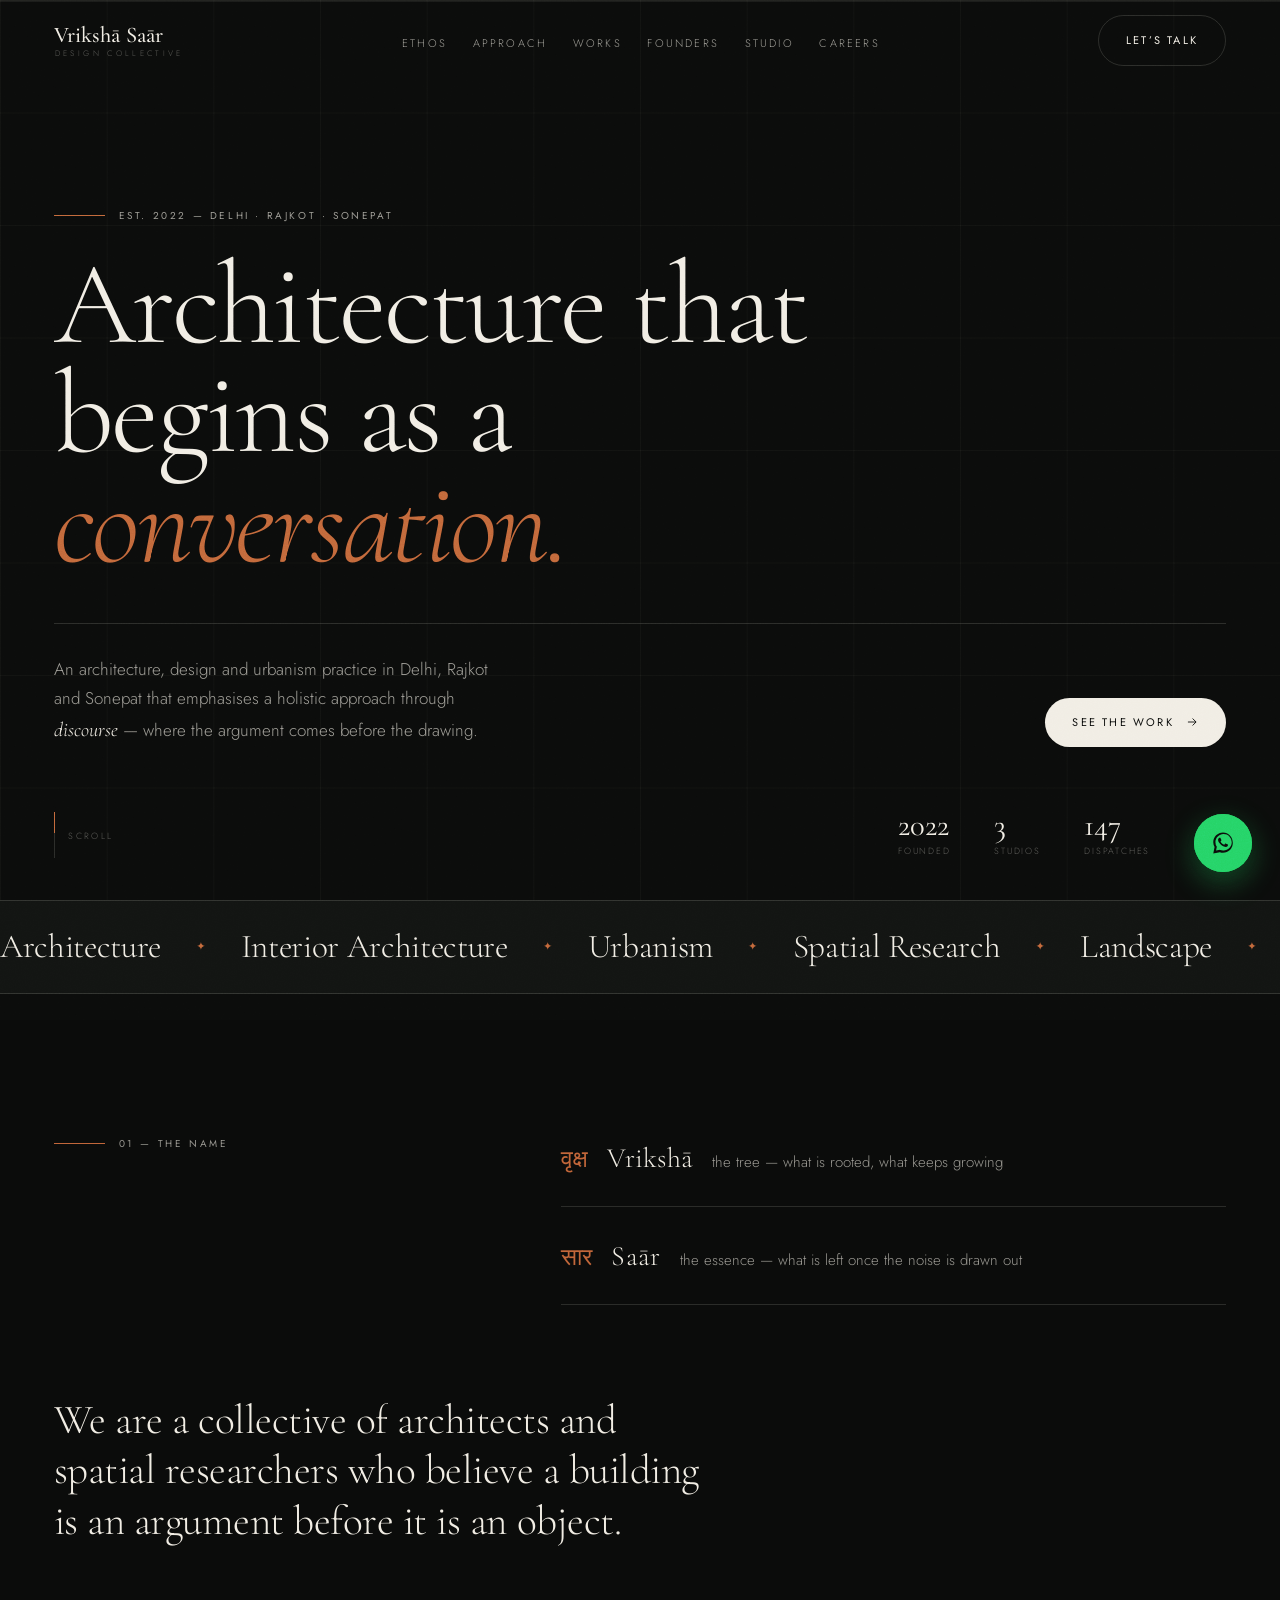
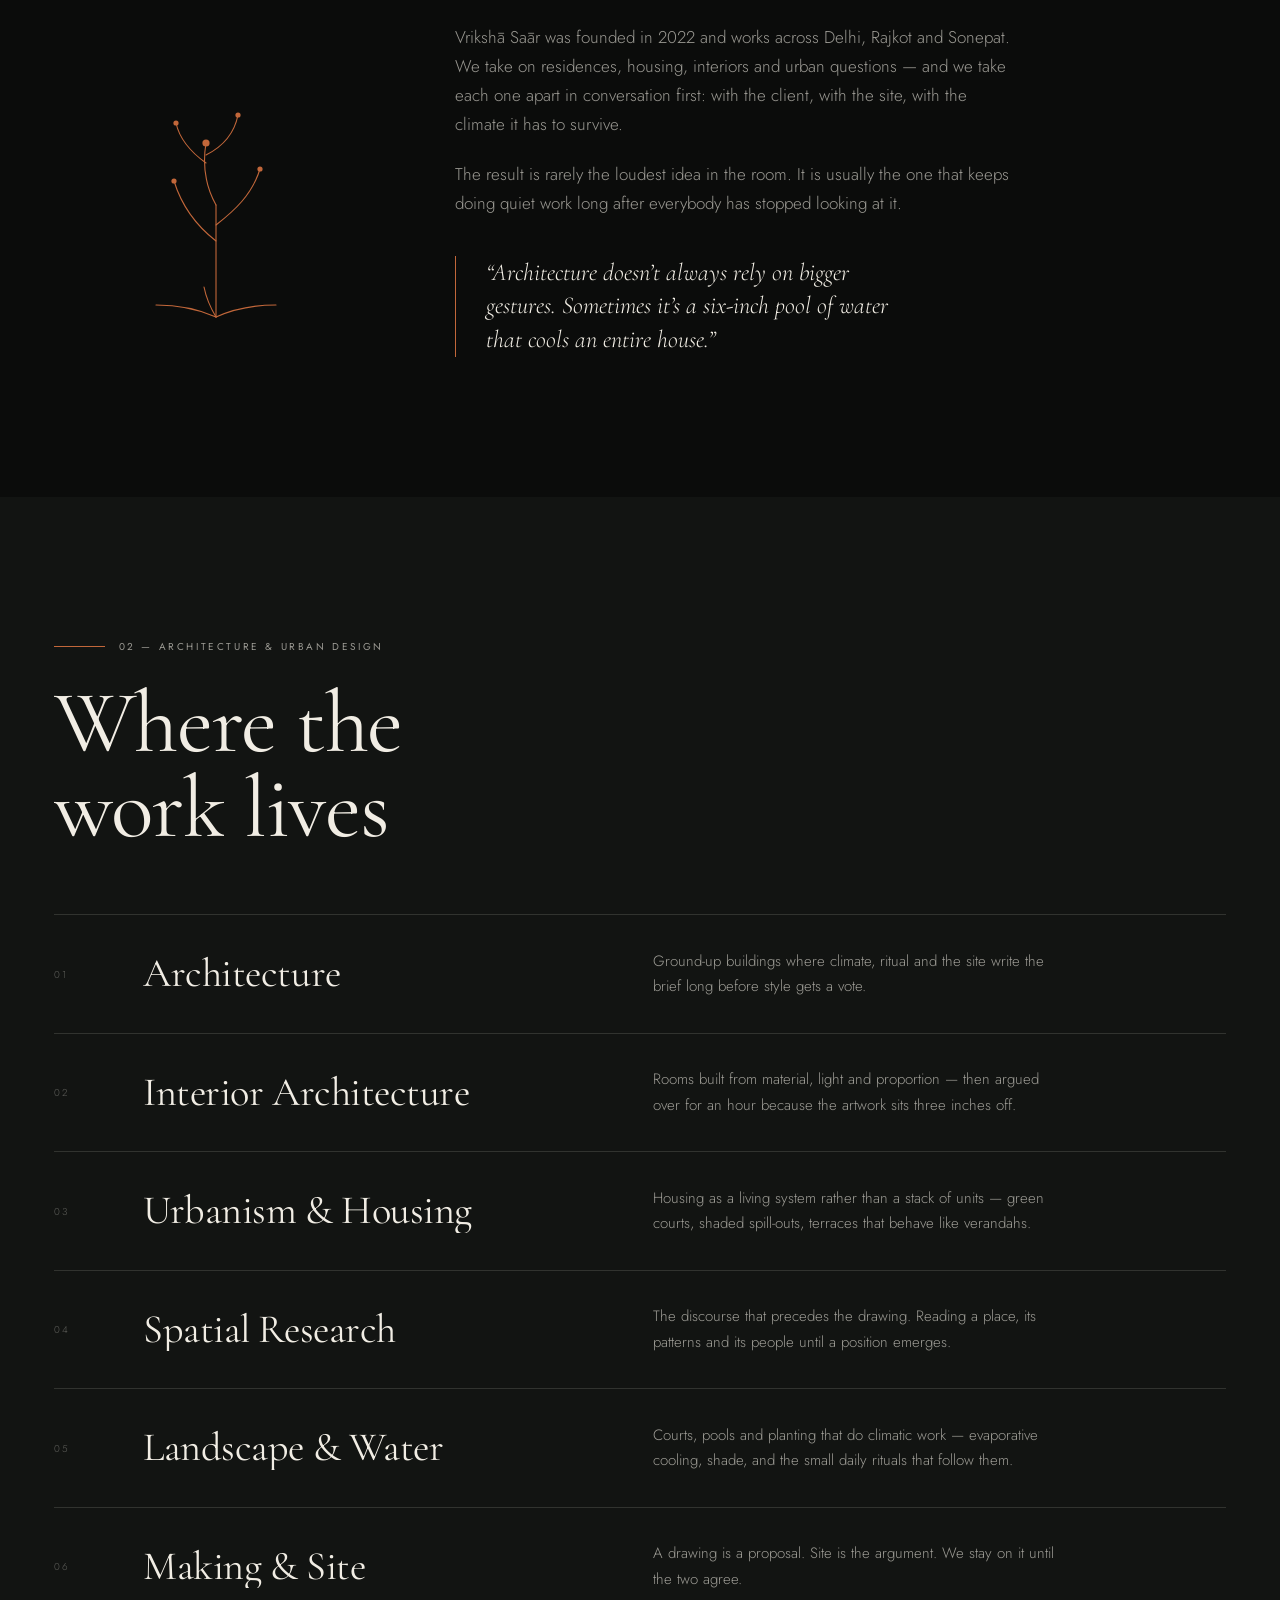
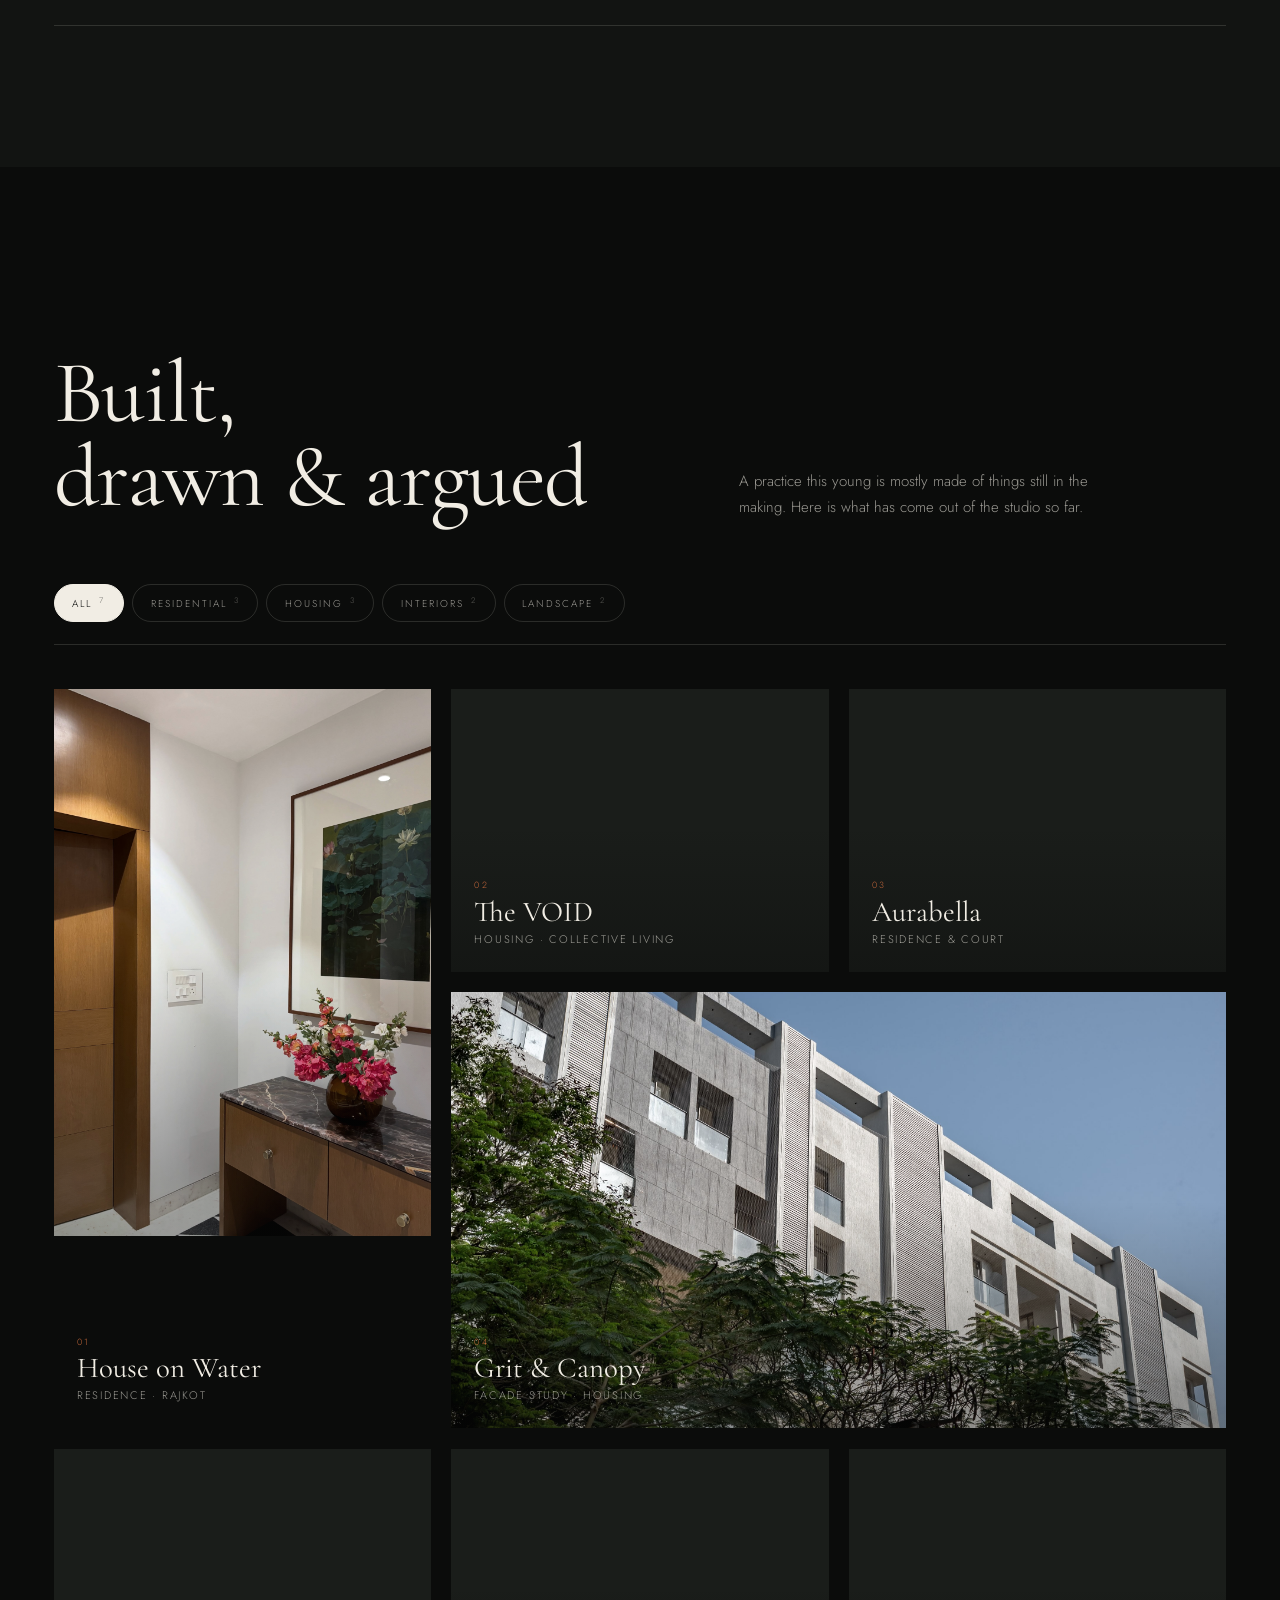
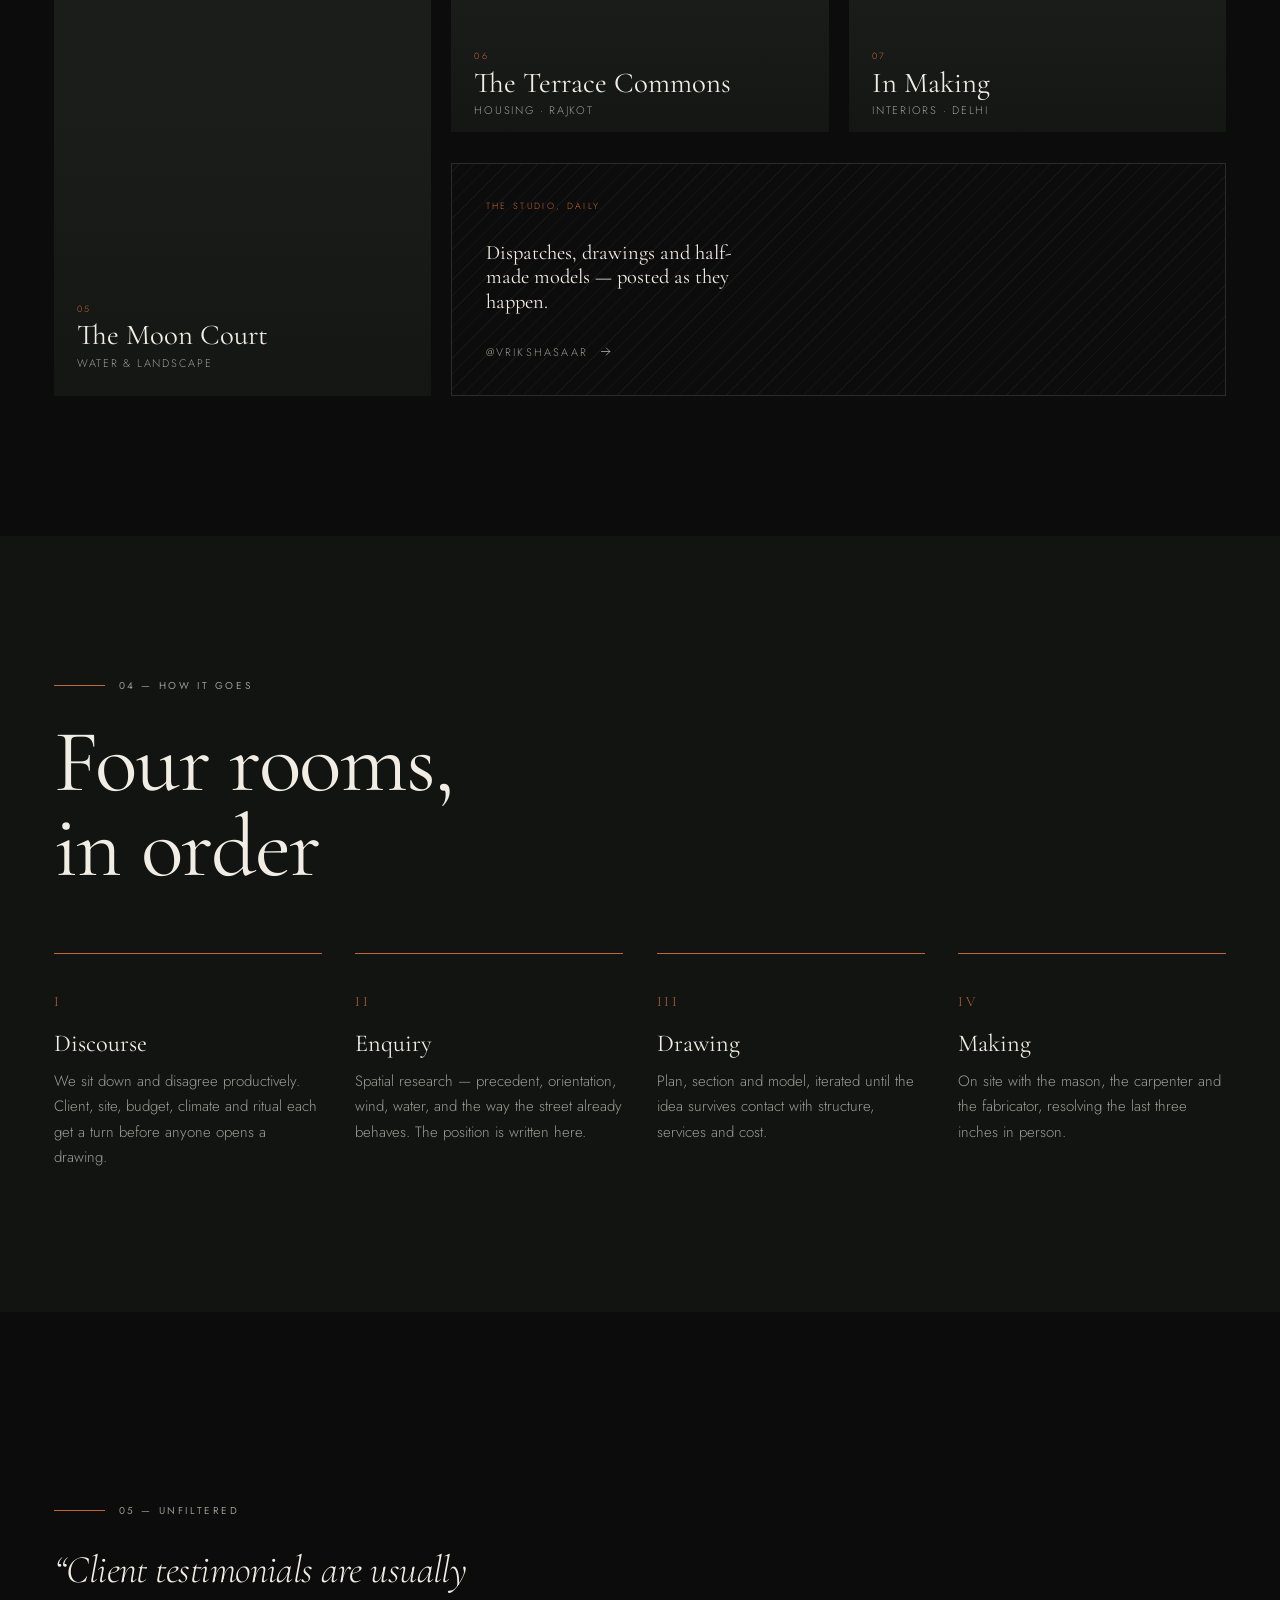
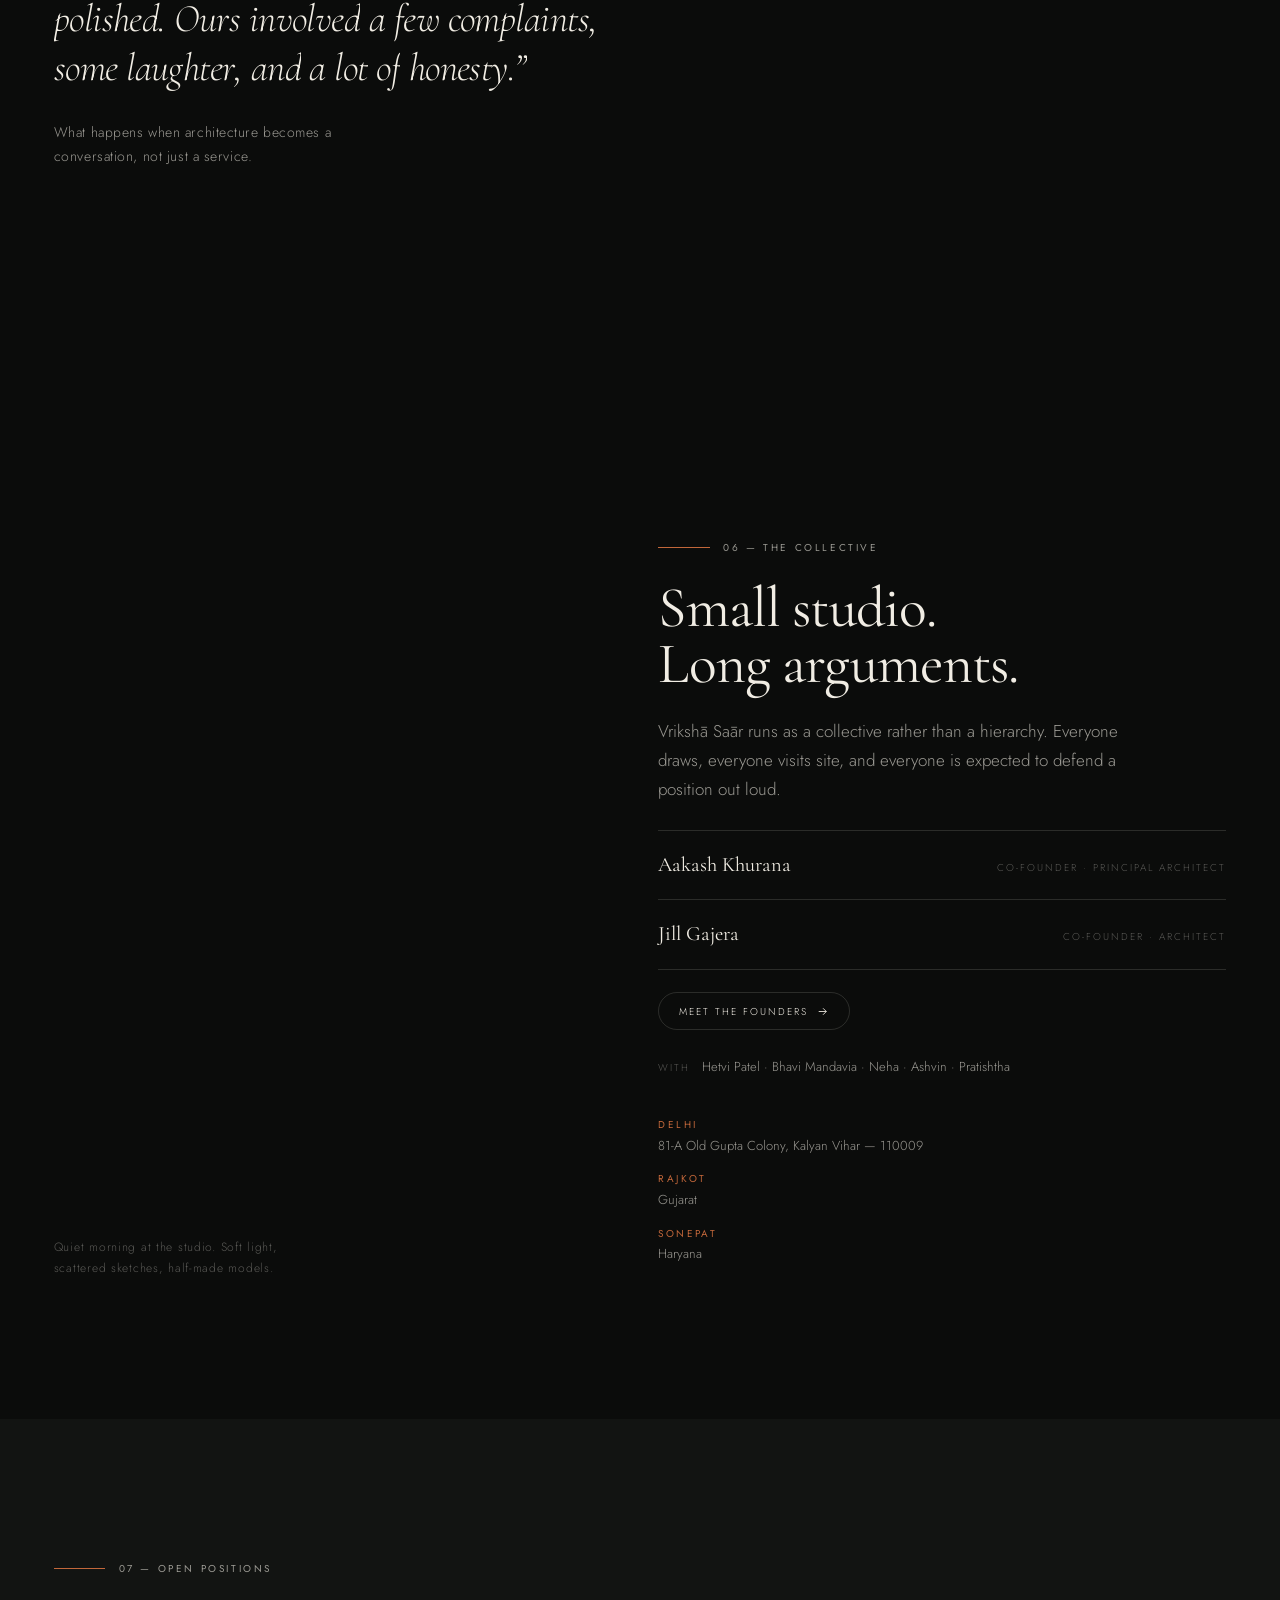
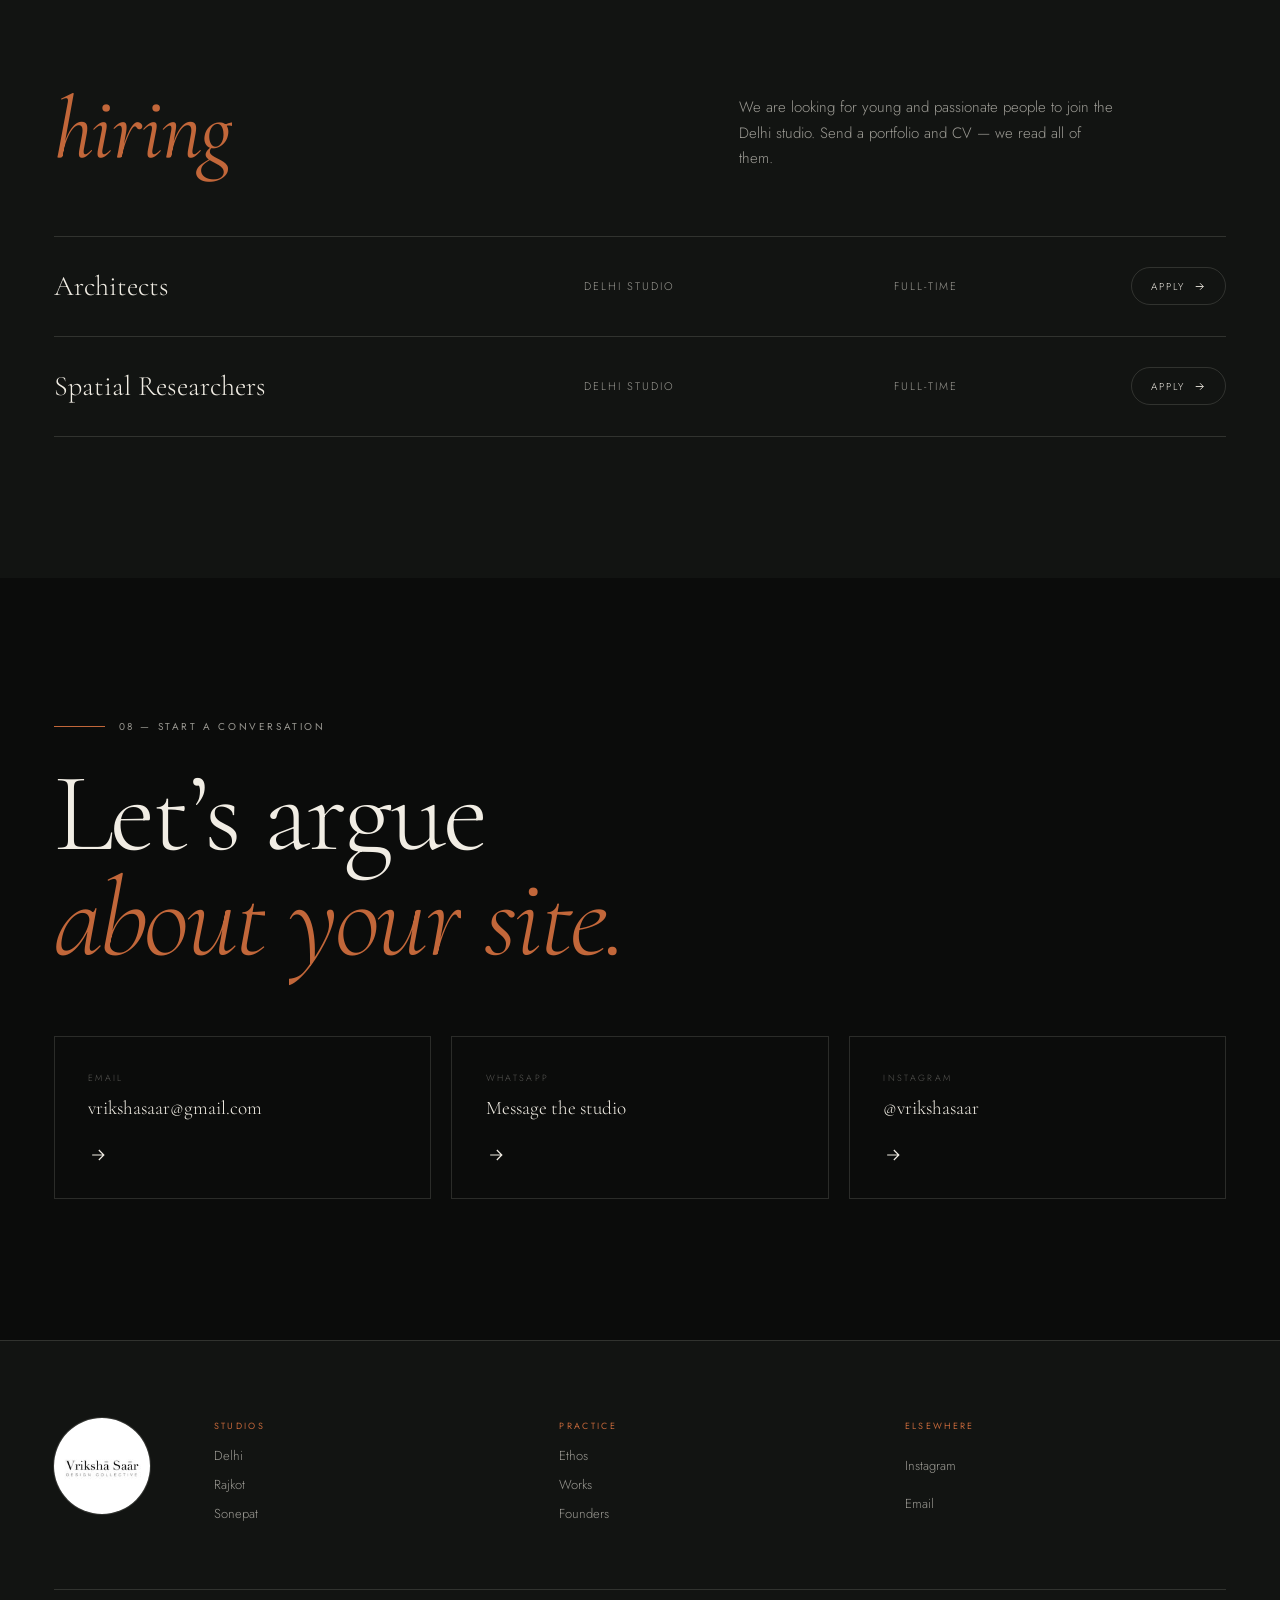
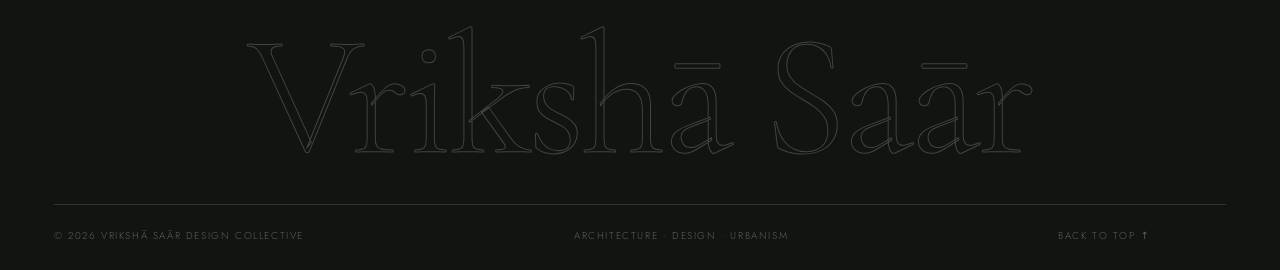
==== commit 467e2540: "Target architect searches: meta, schema, sitemap Co-Authored-By: Claude Opus 5.5 <noreply@anthropic." ====
--- a/index.html
+++ b/index.html
@@ -1,23 +1,128 @@
 <!doctype html>
-<html lang="en">
+<html lang="en-IN">
 <head>
 <meta charset="utf-8">
 <meta name="viewport" content="width=device-width, initial-scale=1, viewport-fit=cover">
-<title>Vrikshā Saār — Architecture, Design &amp; Urbanism</title>
-<meta name="description" content="Vrikshā Saār is an architecture, design and urbanism practice that emphasises a holistic approach through discourse. Studios in Delhi, Rajkot and Sonepat.">
+<title>Architects in Delhi, Sonepat &amp; Rajkot | Vrikshā Saār</title>
+<meta name="description" content="Vrikshā Saār is an architecture, design and urbanism firm with studios in Delhi, Rajkot and Sonepat: residences, housing, interiors and urban design.">
+<meta name="robots" content="index, follow, max-image-preview:large">
 <meta name="theme-color" content="#0B0C0B">
-<link rel="icon" href="assets/img/logo-profile.jpg">
+<link rel="canonical" href="https://zeus-shourya.github.io/vriksha-saar/">
+<link rel="icon" href="assets/img/logo-profile.jpg" type="image/jpeg">
 <link rel="apple-touch-icon" href="assets/img/logo-profile.jpg">
 
 <meta property="og:type" content="website">
-<meta property="og:title" content="Vrikshā Saār — Architecture, Design &amp; Urbanism">
-<meta property="og:description" content="An architecture, design and urbanism practice that emphasises a holistic approach through discourse. Delhi · Rajkot · Sonepat.">
-<meta property="og:image" content="assets/img/feature-work.jpg">
+<meta property="og:site_name" content="Vrikshā Saār Design Collective">
+<meta property="og:locale" content="en_IN">
+<meta property="og:title" content="Vrikshā Saār | Architecture, Design &amp; Urbanism in Delhi, Rajkot &amp; Sonepat">
+<meta property="og:description" content="An architecture, design and urbanism practice that emphasises a holistic approach through discourse. Studios in Delhi, Rajkot and Sonepat.">
+<meta property="og:url" content="https://zeus-shourya.github.io/vriksha-saar/">
+<meta property="og:image" content="https://zeus-shourya.github.io/vriksha-saar/assets/img/feature-work.jpg">
+<meta property="og:image:width" content="2731">
+<meta property="og:image:height" content="1821">
+<meta property="og:image:alt" content="Grit-finished concrete housing facade with deep balcony reveals, seen from below through a jacaranda canopy">
+<meta name="twitter:card" content="summary_large_image">
+<meta name="twitter:title" content="Vrikshā Saār | Architecture, Design &amp; Urbanism in Delhi, Rajkot &amp; Sonepat">
+<meta name="twitter:description" content="An architecture, design and urbanism practice that emphasises a holistic approach through discourse. Studios in Delhi, Rajkot and Sonepat.">
+<meta name="twitter:image" content="https://zeus-shourya.github.io/vriksha-saar/assets/img/feature-work.jpg">
+<meta name="twitter:image:alt" content="Grit-finished concrete housing facade with deep balcony reveals, seen from below through a jacaranda canopy">
 
 <link rel="preconnect" href="https://fonts.googleapis.com">
 <link rel="preconnect" href="https://fonts.gstatic.com" crossorigin>
 <link href="https://fonts.googleapis.com/css2?family=Cormorant+Garamond:ital,wght@0,300;0,400;0,500;0,600;1,300;1,400&family=Jost:wght@200;300;400;500&display=swap" rel="stylesheet">
 <link rel="stylesheet" href="assets/css/style.css">
+
+<script type="application/ld+json">
+{
+  "@context": "https://schema.org",
+  "@graph": [
+    {
+      "@type": "ProfessionalService",
+      "@id": "https://zeus-shourya.github.io/vriksha-saar/#business",
+      "name": "Vrikshā Saār Design Collective",
+      "alternateName": ["Vrikshā Saār", "Vriksha Saar"],
+      "description": "An architecture, design and urbanism practice that emphasises a holistic approach through discourse, with studios in Delhi, Rajkot and Sonepat. Residences, housing, interiors, landscape and urban design.",
+      "url": "https://zeus-shourya.github.io/vriksha-saar/",
+      "logo": "https://zeus-shourya.github.io/vriksha-saar/assets/img/logo-profile.jpg",
+      "image": [
+        "https://zeus-shourya.github.io/vriksha-saar/assets/img/feature-work.jpg",
+        "https://zeus-shourya.github.io/vriksha-saar/assets/img/studio-morning.jpg"
+      ],
+      "email": "vrikshasaar@gmail.com",
+      "foundingDate": "2022",
+      "address": {
+        "@type": "PostalAddress",
+        "streetAddress": "81-A Old Gupta Colony, Kalyan Vihar",
+        "addressLocality": "Delhi",
+        "postalCode": "110009",
+        "addressCountry": "IN"
+      },
+      "areaServed": [
+        { "@type": "City", "name": "Delhi" },
+        { "@type": "City", "name": "Rajkot" },
+        { "@type": "City", "name": "Sonepat" }
+      ],
+      "contactPoint": {
+        "@type": "ContactPoint",
+        "contactType": "customer service",
+        "email": "vrikshasaar@gmail.com",
+        "telephone": "+918447396030"
+      },
+      "knowsAbout": ["Architecture", "Interior architecture", "Urbanism", "Urban design", "Housing", "Spatial research", "Landscape design"],
+      "hasOfferCatalog": {
+        "@type": "OfferCatalog",
+        "name": "What we do",
+        "itemListElement": [
+          { "@type": "Offer", "itemOffered": { "@type": "Service", "name": "Architecture" } },
+          { "@type": "Offer", "itemOffered": { "@type": "Service", "name": "Interior Architecture" } },
+          { "@type": "Offer", "itemOffered": { "@type": "Service", "name": "Urbanism & Housing" } },
+          { "@type": "Offer", "itemOffered": { "@type": "Service", "name": "Spatial Research" } },
+          { "@type": "Offer", "itemOffered": { "@type": "Service", "name": "Landscape & Water" } }
+        ]
+      },
+      "founder": [
+        { "@id": "https://zeus-shourya.github.io/vriksha-saar/founders.html#aakash" },
+        { "@id": "https://zeus-shourya.github.io/vriksha-saar/founders.html#jill" }
+      ],
+      "sameAs": ["https://www.instagram.com/vrikshasaar"]
+    },
+    {
+      "@type": "Person",
+      "@id": "https://zeus-shourya.github.io/vriksha-saar/founders.html#aakash",
+      "name": "Aakash Khurana",
+      "jobTitle": "Co-Founder & Principal Architect",
+      "url": "https://zeus-shourya.github.io/vriksha-saar/founders.html#aakash",
+      "worksFor": { "@id": "https://zeus-shourya.github.io/vriksha-saar/#business" }
+    },
+    {
+      "@type": "Person",
+      "@id": "https://zeus-shourya.github.io/vriksha-saar/founders.html#jill",
+      "name": "Jill Gajera",
+      "jobTitle": "Co-Founder & Architect",
+      "url": "https://zeus-shourya.github.io/vriksha-saar/founders.html#jill",
+      "worksFor": { "@id": "https://zeus-shourya.github.io/vriksha-saar/#business" }
+    },
+    {
+      "@type": "WebSite",
+      "@id": "https://zeus-shourya.github.io/vriksha-saar/#website",
+      "url": "https://zeus-shourya.github.io/vriksha-saar/",
+      "name": "Vrikshā Saār Design Collective",
+      "inLanguage": "en-IN",
+      "publisher": { "@id": "https://zeus-shourya.github.io/vriksha-saar/#business" }
+    },
+    {
+      "@type": "WebPage",
+      "@id": "https://zeus-shourya.github.io/vriksha-saar/#webpage",
+      "url": "https://zeus-shourya.github.io/vriksha-saar/",
+      "name": "Architects in Delhi, Sonepat & Rajkot | Vrikshā Saār",
+      "inLanguage": "en-IN",
+      "isPartOf": { "@id": "https://zeus-shourya.github.io/vriksha-saar/#website" },
+      "about": { "@id": "https://zeus-shourya.github.io/vriksha-saar/#business" },
+      "primaryImageOfPage": "https://zeus-shourya.github.io/vriksha-saar/assets/img/feature-work.jpg"
+    }
+  ]
+}
+</script>
 </head>
 <body>
 
@@ -121,8 +226,8 @@
 
     <div class="hero__row">
       <p class="hero__lede reveal" data-delay="200">
-        An architecture, design and urbanism practice that emphasises a
-        holistic approach through <em>discourse</em> &mdash; where the argument
+        An architecture, design and urbanism practice in Delhi, Rajkot and
+        Sonepat that emphasises a holistic approach through <em>discourse</em> &mdash; where the argument
         comes before the drawing.
       </p>
       <a class="btn btn--solid magnetic reveal" data-delay="320" href="#works" data-cursor="Explore">
@@ -212,7 +317,7 @@
 <section class="approach section" id="approach">
   <div class="wrap">
     <div class="sec-head">
-      <p class="eyebrow reveal"><span class="eyebrow__rule"></span>02 &mdash; What We Do</p>
+      <p class="eyebrow reveal"><span class="eyebrow__rule"></span>02 &mdash; Architecture &amp; Urban Design</p>
       <h2 class="h-display"><span class="line" data-split>Where the</span><span class="line" data-split>work lives</span></h2>
     </div>
 
@@ -281,7 +386,7 @@
 
       <article class="card card--tall" data-cat="residential interiors" style="--i:0">
         <div class="card__media">
-          <img src="assets/img/house-on-water-01.jpg" alt="Teak-veneer entrance vestibule with a marble-topped console, a framed lotus painting and chequered marble flooring" loading="lazy">
+          <img src="assets/img/house-on-water-01.jpg" alt="House on Water, Rajkot: teak-veneer entrance vestibule with a marble-topped console, a framed lotus painting and chequered marble flooring" loading="lazy" decoding="async">
         </div>
         <div class="card__meta">
           <span class="card__no">01</span>
@@ -293,7 +398,7 @@
 
       <article class="card" data-cat="housing" style="--i:1">
         <div class="card__media">
-          <img src="assets/img/the-void.jpg" alt="Deep shaded court between two housing blocks with layered balconies" loading="lazy">
+          <img src="assets/img/the-void.jpg" alt="Deep shaded court between two housing blocks with layered balconies" loading="lazy" decoding="async">
         </div>
         <div class="card__meta">
           <span class="card__no">02</span>
@@ -305,7 +410,7 @@
 
       <article class="card" data-cat="residential landscape" style="--i:2">
         <div class="card__media">
-          <img src="assets/img/aurabella.jpg" alt="Shaded courtyard beneath a planted pergola with stone paving and terracotta planters" loading="lazy">
+          <img src="assets/img/aurabella.jpg" alt="Shaded courtyard beneath a planted pergola with stone paving and terracotta planters" loading="lazy" decoding="async">
         </div>
         <div class="card__meta">
           <span class="card__no">03</span>
@@ -317,7 +422,7 @@
 
       <article class="card card--wide" data-cat="housing" style="--i:3">
         <div class="card__media">
-          <img src="assets/img/feature-work.jpg" alt="Concrete housing facade with ribbed piers and deep openings against a clear sky" loading="lazy">
+          <img src="assets/img/feature-work.jpg" alt="Concrete housing facade with ribbed piers and deep openings against a clear sky" loading="lazy" decoding="async">
         </div>
         <div class="card__meta">
           <span class="card__no">04</span>
@@ -329,7 +434,7 @@
 
       <article class="card card--tall" data-cat="landscape residential" style="--i:4">
         <div class="card__media">
-          <img src="assets/img/house-on-water-moon.jpg" alt="Spherical stone fountain rising from a shallow dark reflecting pool edged in chevron marble" loading="lazy">
+          <img src="assets/img/house-on-water-moon.jpg" alt="Spherical stone fountain rising from a shallow dark reflecting pool edged in chevron marble" loading="lazy" decoding="async">
         </div>
         <div class="card__meta">
           <span class="card__no">05</span>
@@ -341,7 +446,7 @@
 
       <article class="card" data-cat="housing landscape" style="--i:5">
         <div class="card__media">
-          <img src="assets/img/terrace-commons.jpg" alt="Aerial view of a housing terrace with solar panels above a landscaped court" loading="lazy">
+          <img src="assets/img/terrace-commons.jpg" alt="The Terrace Commons, Rajkot: aerial view of a housing terrace with solar panels above a landscaped court" loading="lazy" decoding="async">
         </div>
         <div class="card__meta">
           <span class="card__no">06</span>
@@ -353,7 +458,7 @@
 
       <article class="card" data-cat="interiors" style="--i:6">
         <div class="card__media">
-          <img src="assets/img/interior-light.jpg" alt="Interior under construction with cove lighting, stone cladding and the site crew at work" loading="lazy">
+          <img src="assets/img/interior-light.jpg" alt="Interior project in Delhi under construction, with cove lighting, stone cladding and the site crew at work" loading="lazy" decoding="async">
         </div>
         <div class="card__meta">
           <span class="card__no">07</span>
@@ -412,7 +517,7 @@
 <!-- ============ VOICES ============ -->
 <section class="voices section">
   <div class="voices__media" data-parallax="0.12">
-    <img src="assets/img/conversation.jpg" alt="Two clients seated in a double-height living room with a textured stone wall behind them" loading="lazy">
+    <img src="assets/img/conversation.jpg" alt="Two clients seated in a double-height living room with a textured stone wall behind them" loading="lazy" decoding="async">
   </div>
   <div class="wrap voices__wrap">
     <p class="eyebrow eyebrow--light reveal"><span class="eyebrow__rule"></span>05 &mdash; Unfiltered</p>
@@ -430,7 +535,7 @@
   <div class="wrap studio__wrap">
     <figure class="studio__media">
       <div class="media-mask" data-parallax="0.09">
-        <img src="assets/img/studio-morning.jpg" alt="A quiet studio morning — drawings pinned to the wall, a timber model on the table, an architect moving through the frame" loading="lazy">
+        <img src="assets/img/studio-morning.jpg" alt="A quiet studio morning — drawings pinned to the wall, a timber model on the table, an architect moving through the frame" loading="lazy" decoding="async">
       </div>
       <figcaption class="studio__cap reveal">Quiet morning at the studio. Soft light, scattered sketches, half-made models.</figcaption>
     </figure>
@@ -530,7 +635,7 @@
 <footer class="foot">
   <div class="wrap">
     <div class="foot__top">
-      <img class="foot__stamp" src="assets/img/logo-profile.jpg" alt="Vrikshā Saār Design Collective" width="150" height="150" loading="lazy">
+      <img class="foot__stamp" src="assets/img/logo-profile.jpg" alt="Vrikshā Saār Design Collective" width="150" height="150" loading="lazy" decoding="async">
       <div class="foot__cols">
         <div><b>Studios</b><span>Delhi</span><span>Rajkot</span><span>Sonepat</span></div>
         <div><b>Practice</b><a href="#ethos">Ethos</a><a href="#works">Works</a><a href="founders.html">Founders</a></div>
